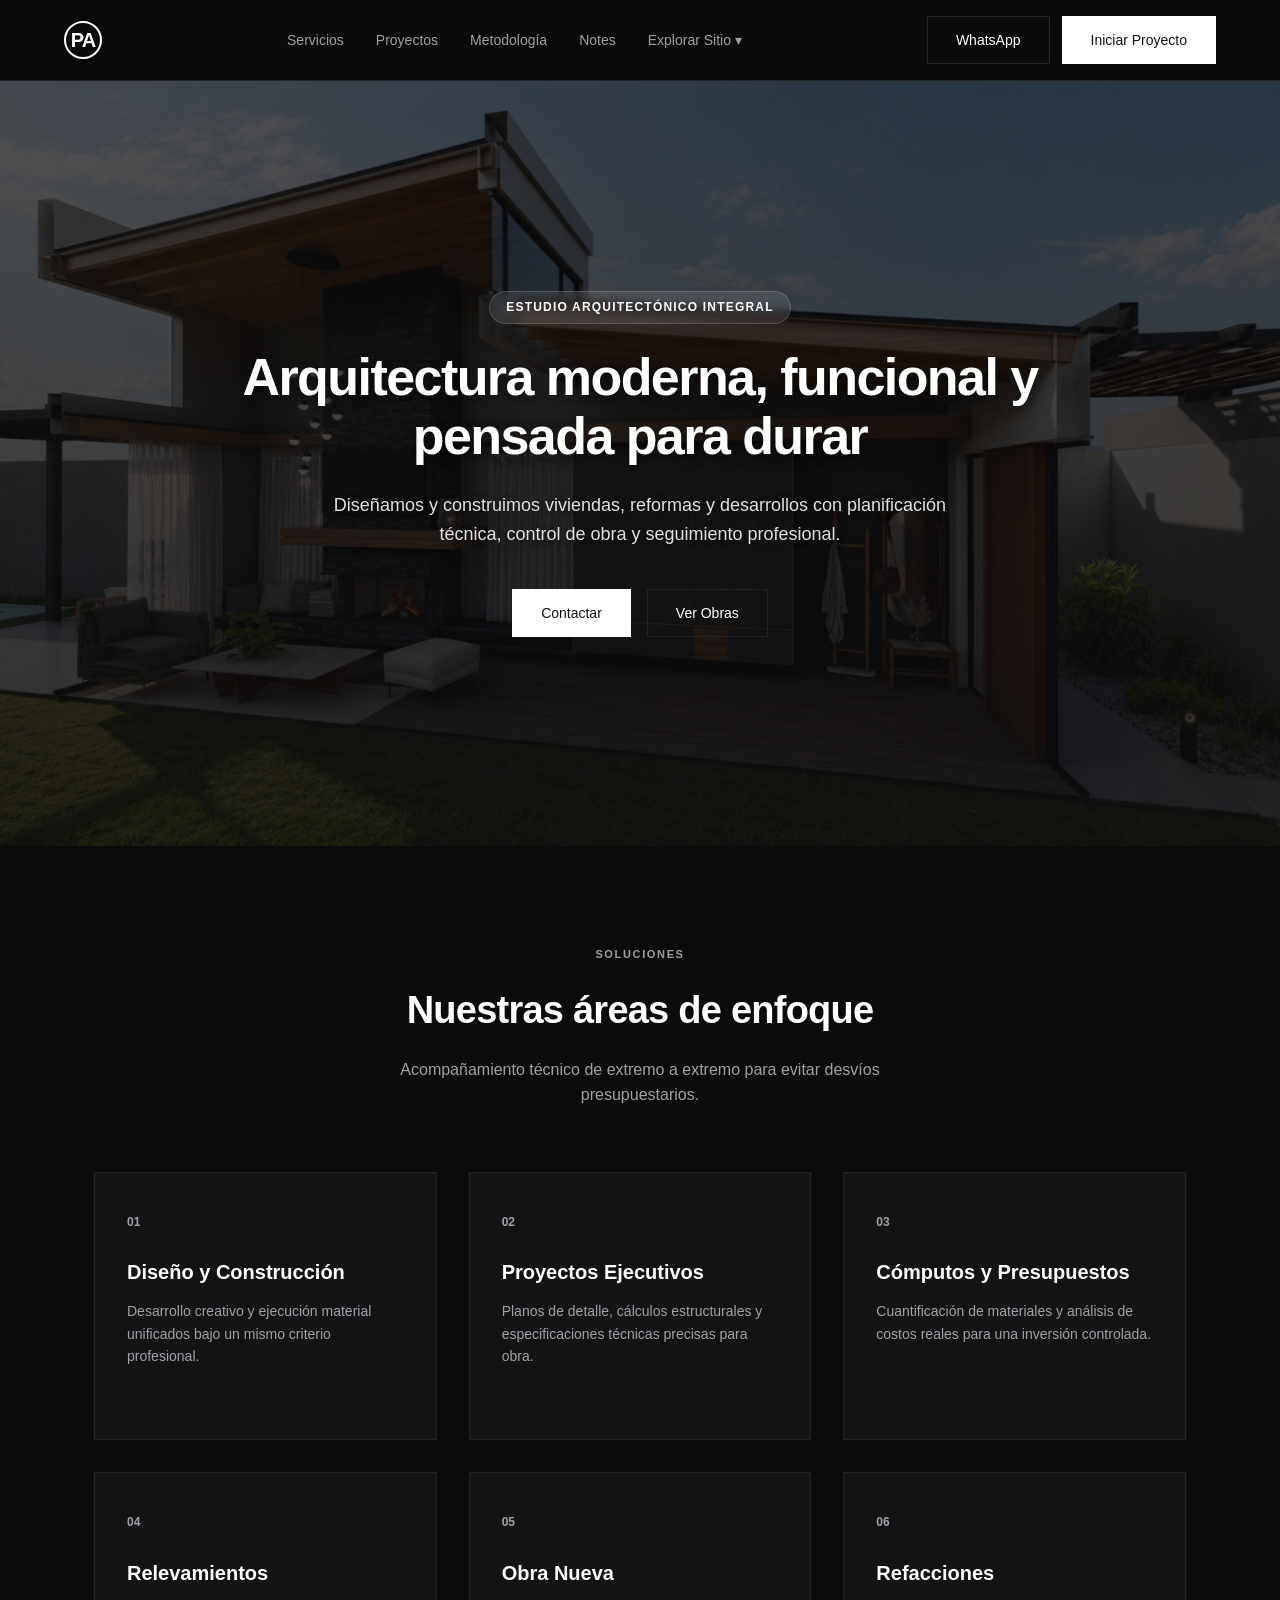
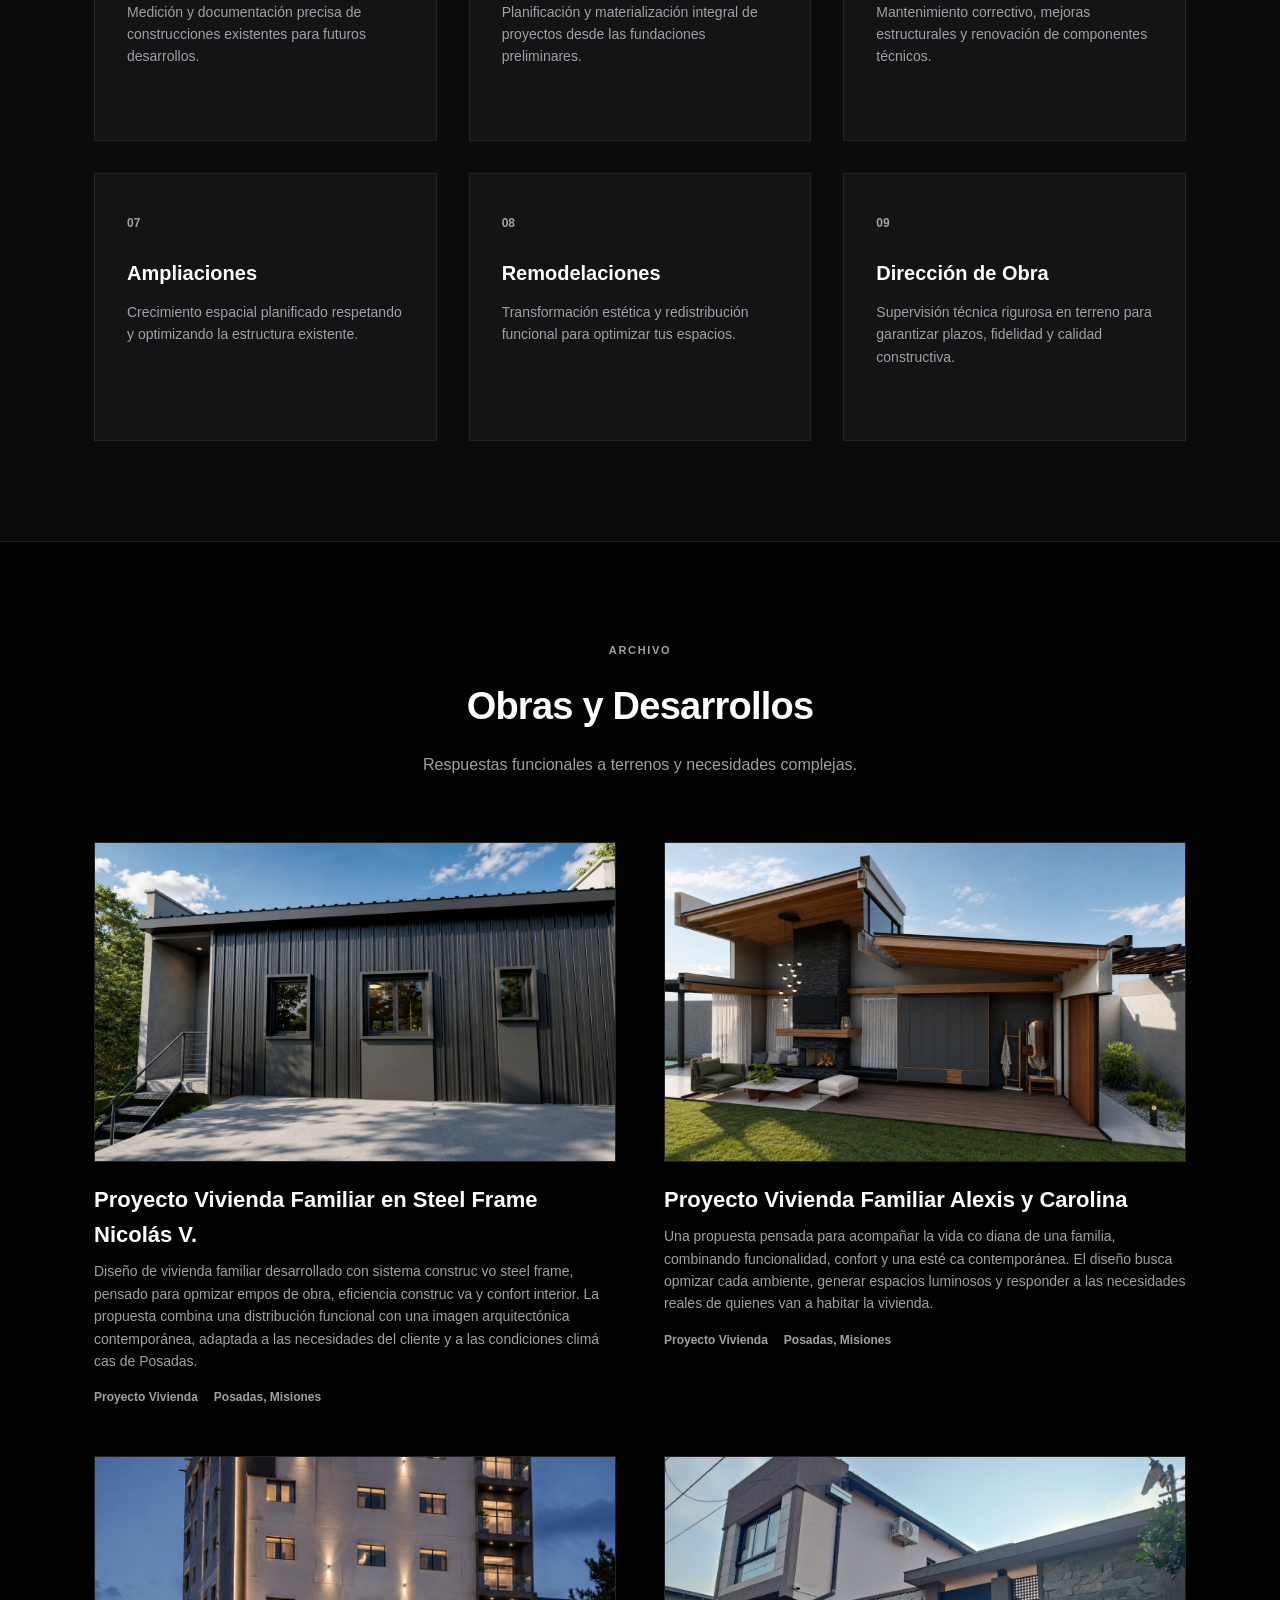
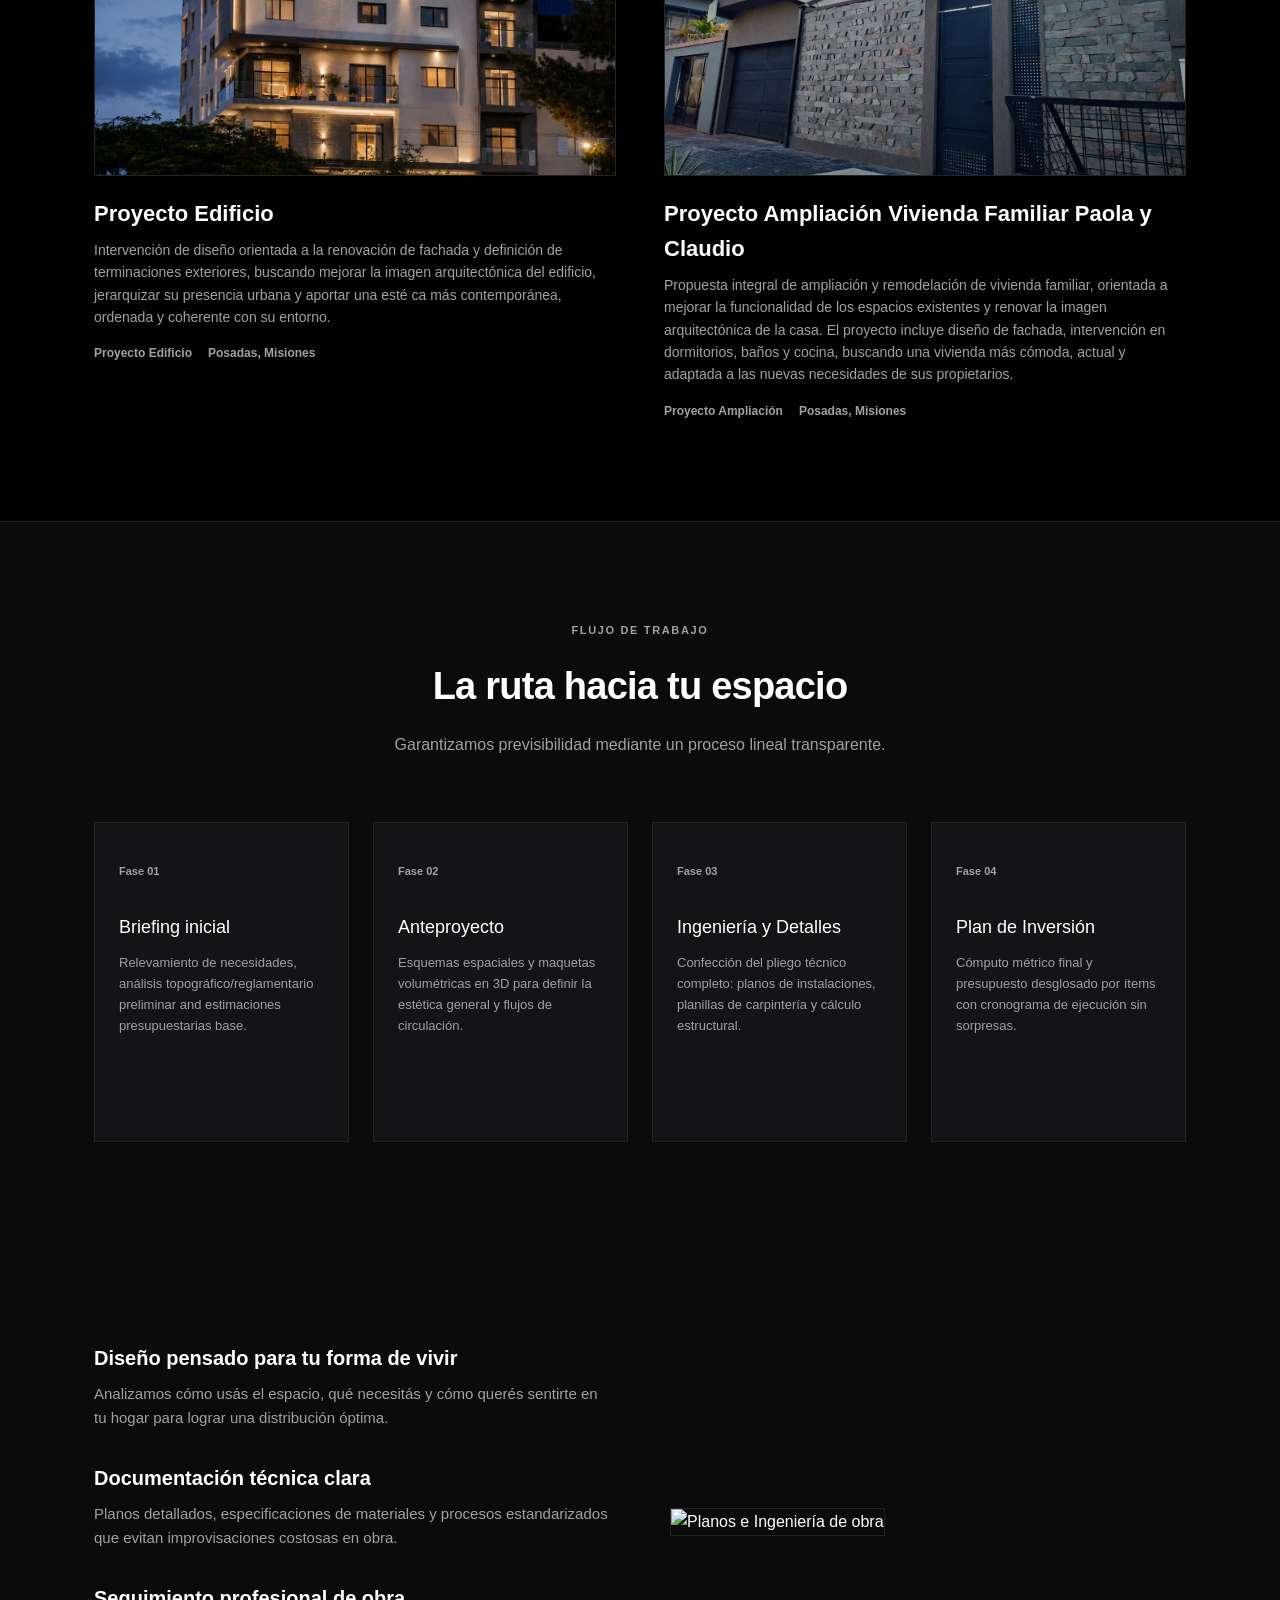
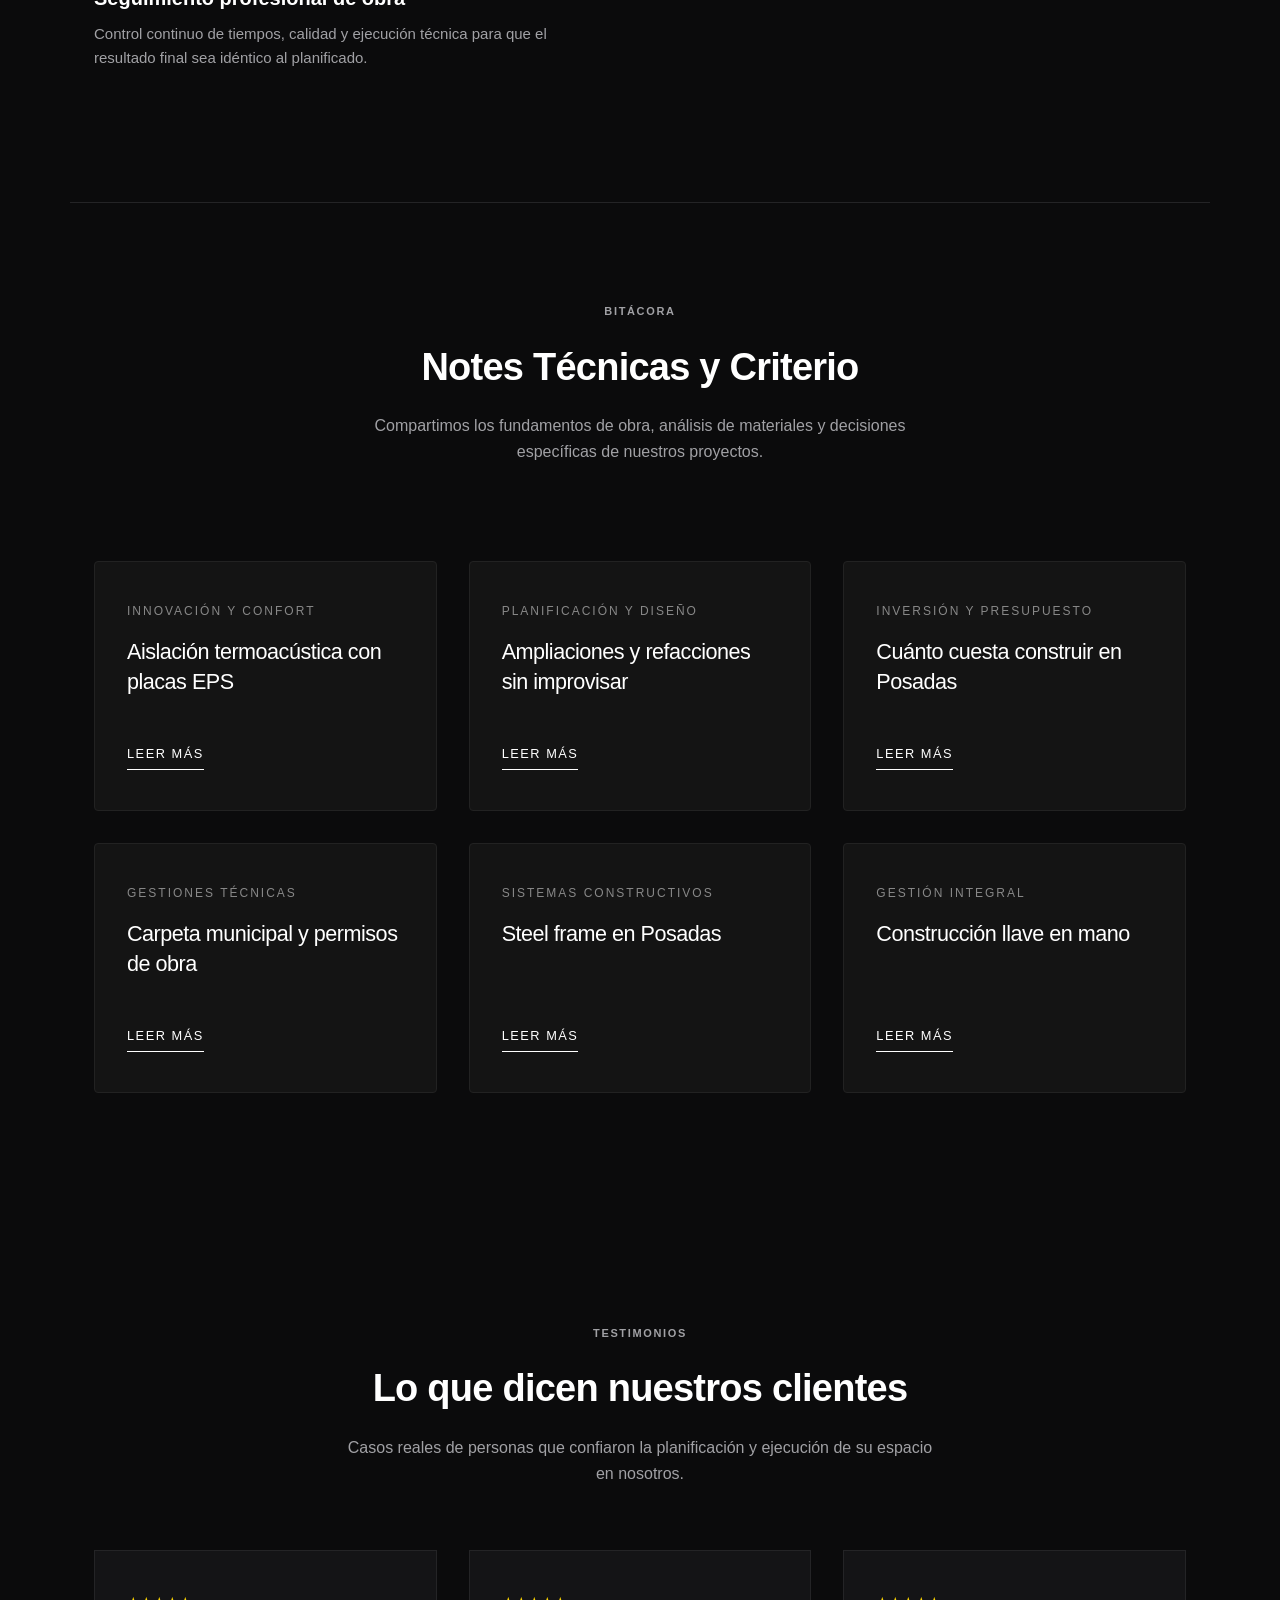
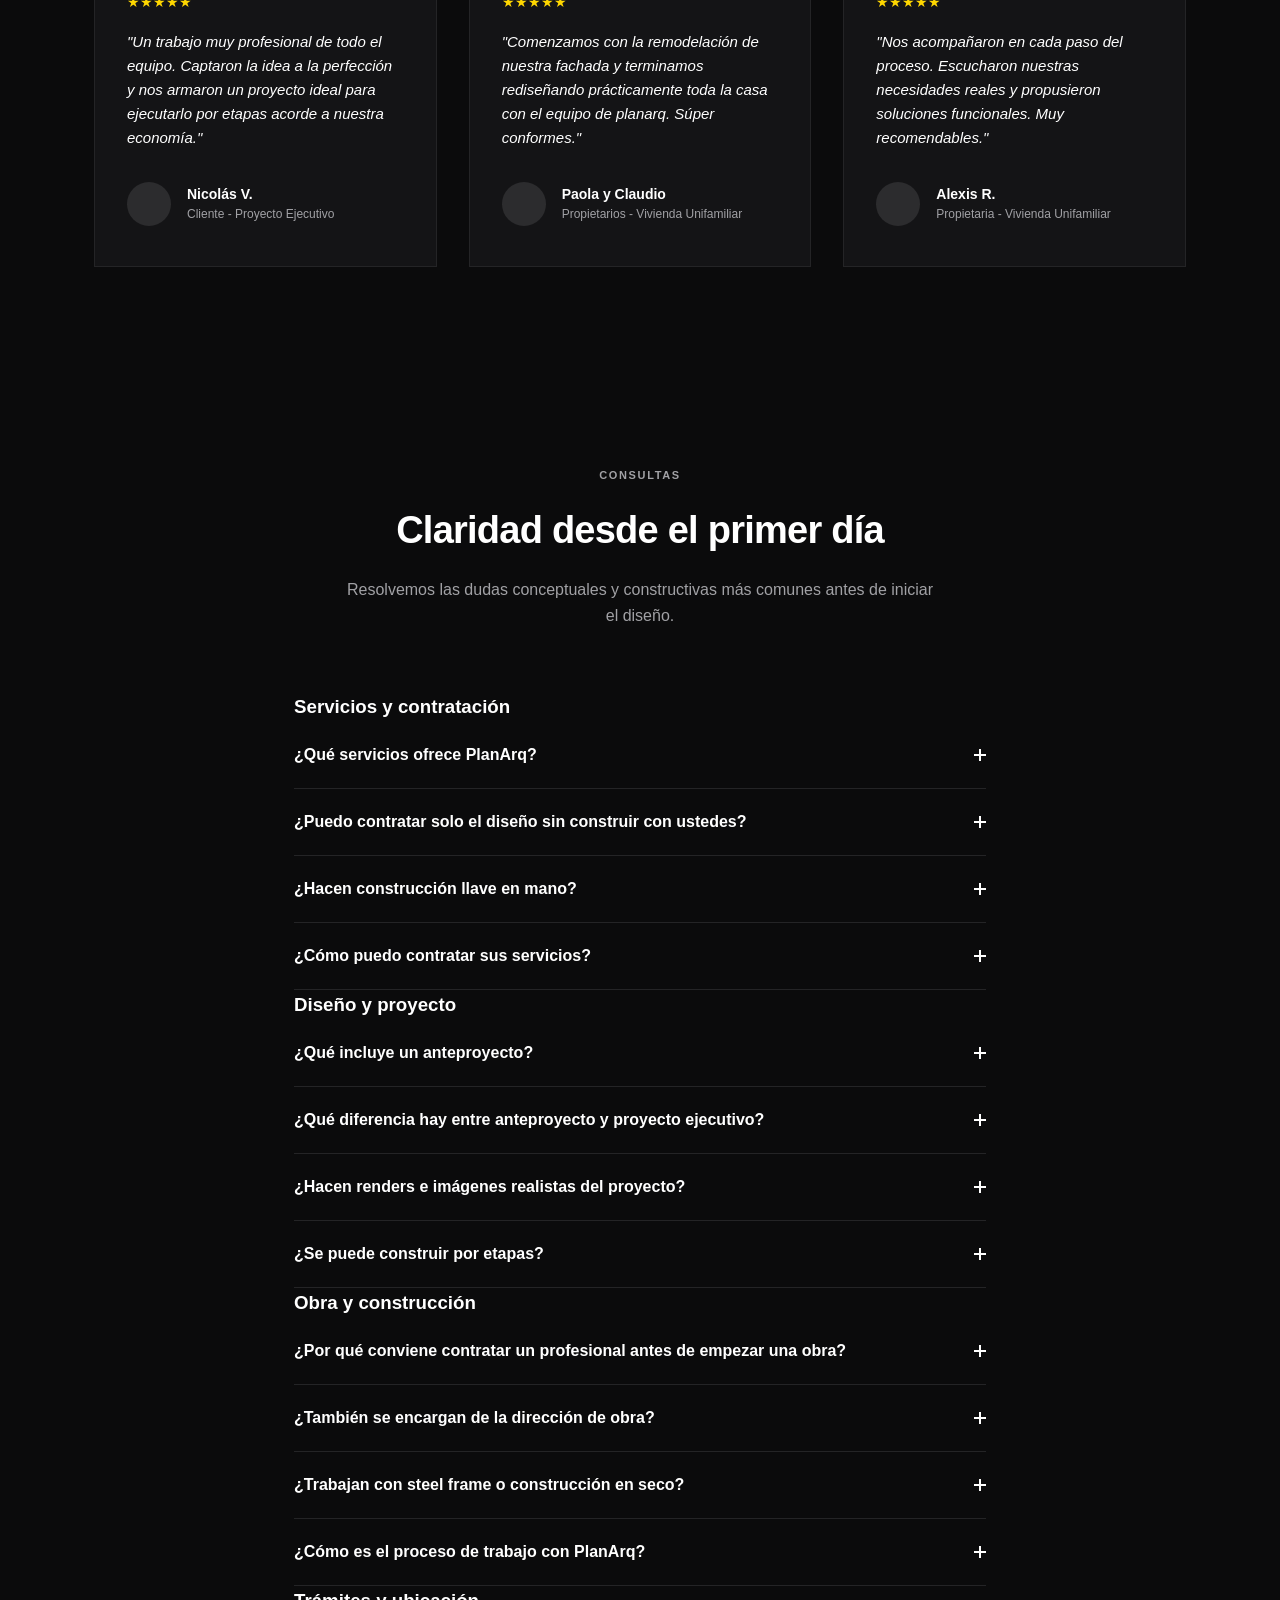
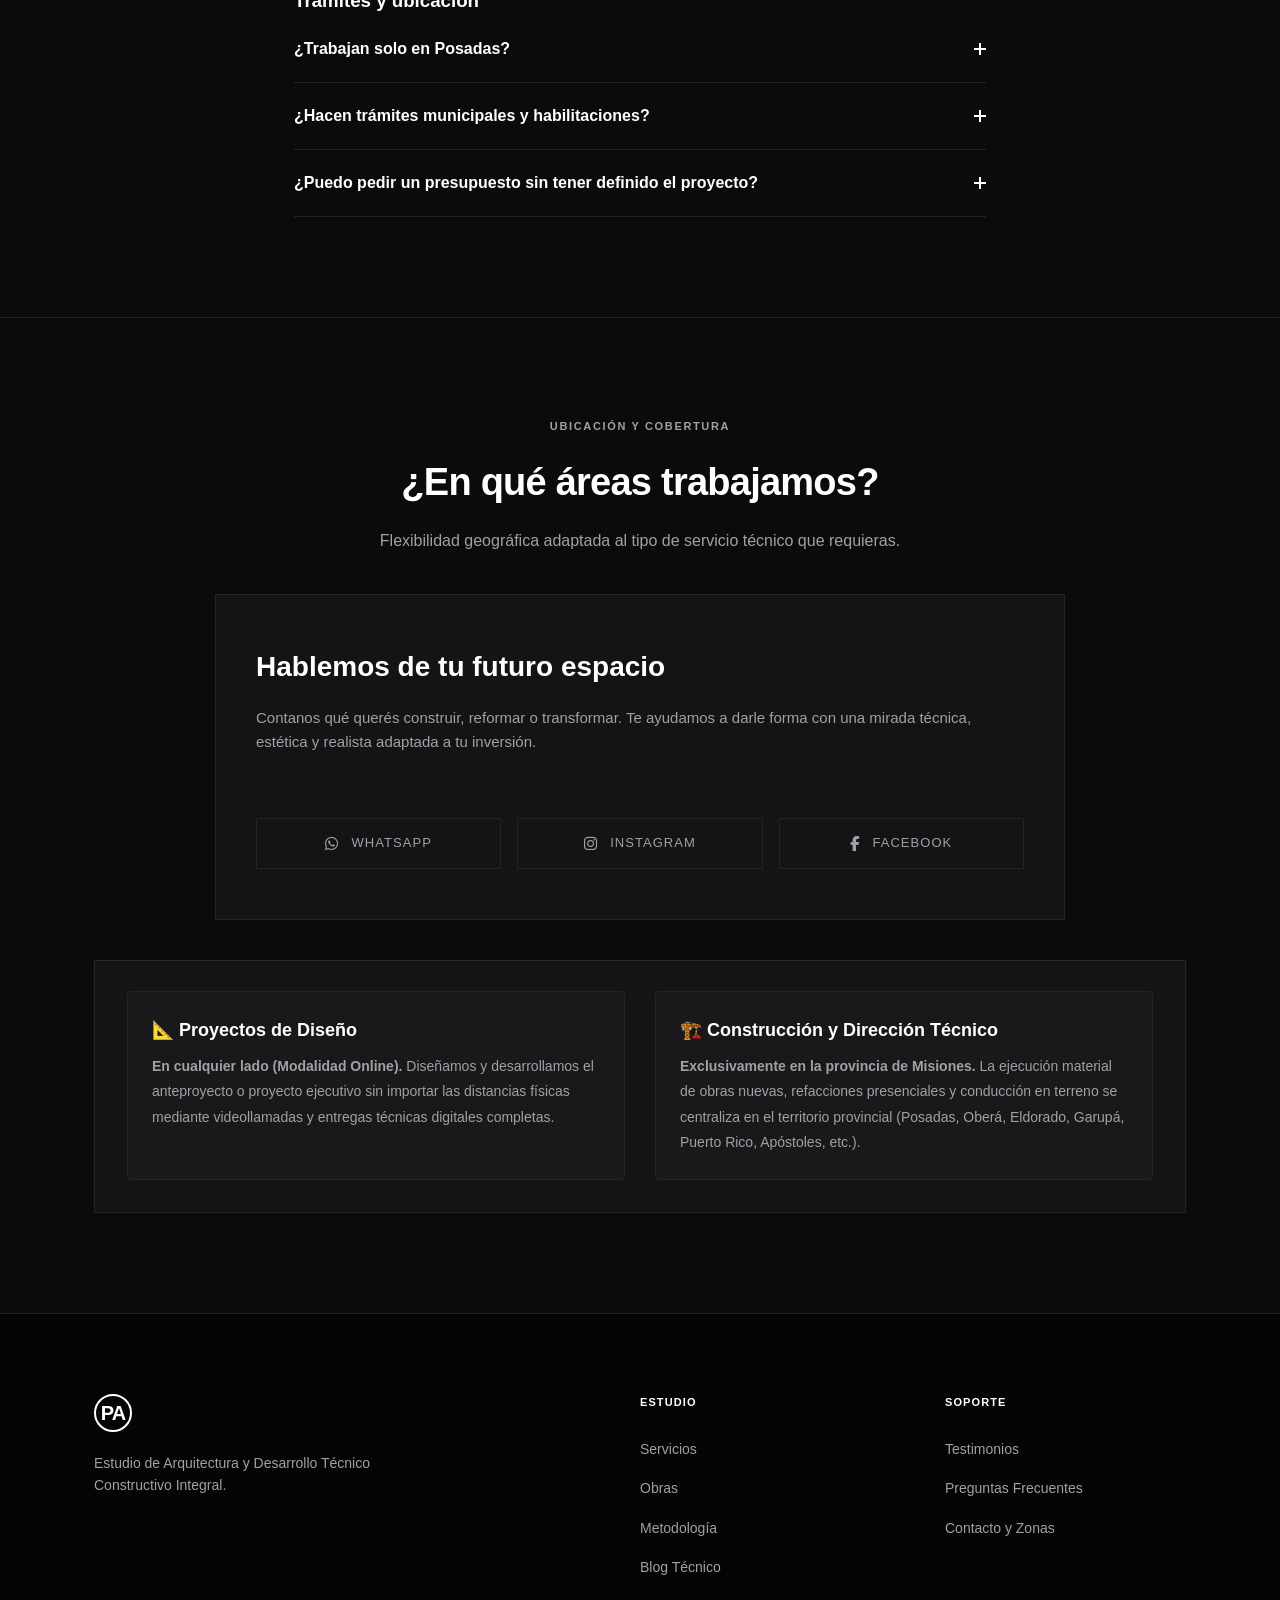
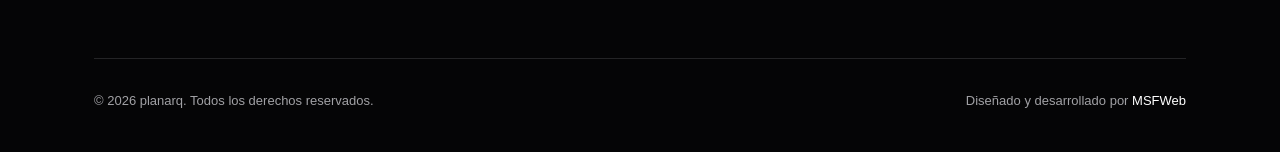
==== Constructora/index.html @ 7f9fa6f7 "Add files via upload" ====
<!DOCTYPE html>
<html lang="es">
<head>
    <meta charset="UTF-8">
    <meta name="viewport" content="width=device-width, initial-scale=1.0">

    <title>Planarq | Arquitectura, Construcción y Reformas</title>

    <meta name="description" content="Planarq es un estudio de arquitectura especializado en proyectos, construcción, reformas y dirección técnica de obras.">

    <meta name="keywords" content="arquitectura en Posadas, arquitectura en Oberá, arquitectura en Eldorado, arquitecto en Misiones, construcción en Posadas, reformas en Misiones, dirección de obra, proyectos ejecutivos, estudio de arquitectura">
    <meta name="author" content="MSFWeb">
    <meta name="robots" content="index, follow">

    <meta property="og:title" content="Planarq | Arquitectura & Construcción Integral">
    <meta property="og:description" content="Diseño arquitectónico, construcción y reformas con planificación profesional.">
    <meta property="og:type" content="website">
    <meta property="og:image" content="img/og-image.jpg">

    <link rel="icon" href="Imagenes/icono.png" type="image/png">
    
    <link rel="stylesheet" href="https://cdnjs.cloudflare.com/ajax/libs/font-awesome/6.4.0/css/all.min.css">
    <link rel="stylesheet" href="style.css">
</head>
<body>

    <header class="header-nav">
        <div class="nav-container">
            <a href="#" class="brand-logo">PA</a>
            <nav class="nav-links">
                <a href="#servicios" class="nav-item">Servicios</a>
                <a href="#proyectos" class="nav-item">Proyectos</a>
                <a href="#proceso" class="nav-item">Metodología</a>
                <a href="#blog" class="nav-item">Notes</a>
                
                <div class="nav-item nav-item-dropdown">
                    Explorar Sitio ▾
                    <div class="dropdown-menu">
                        <div class="dropdown-col">
                            <h4>Empresa</h4>
                            <ul>
                                <li><a href="#">Inicio</a><p>Volver arriba</p></li>
                                <li><a href="#servicios">Servicios</a><p>Nuestras áreas de enfoque</p></li>
                                <li><a href="#proyectos">Proyectos</a><p>Galería de obras y desarrollos</p></li>
                                <li><a href="#contacto">Contacto</a><p>Zonas de atención y consultas</p></li>
                            </ul>
                        </div>
                        <div class="dropdown-col">
                            <h4>Estrategia</h4>
                            <ul>
                                <li><a href="#proceso">Proceso</a><p>Las 4 fases de trabajo lineal</p></li>
                                <li><a href="#metodologia-tecnica">Detalle Técnico</a><p>Documentación y seguimiento</p></li>
                                <li><a href="#blog">Blog Técnico</a><p>Notas de trabajos y especificidades</p></li>
                            </ul>
                        </div>
                        <div class="dropdown-col">
                            <h4>Respaldos</h4>
                            <ul>
                                <li><a href="#testimonios">Testimonios</a><p>Opiniones de clientes reales</p></li>
                                <li><a href="#faq">Preguntas</a><p>Resolución de dudas frecuentes</p></li>
                            </ul>
                        </div>
                        <div class="dropdown-col">
                            <div class="dropdown-cta-box">
                                <h5>¿Querés presupuestar?</h5>
                                <p>Ingresá directamente a nuestra sección de contacto para agendar una entrevista técnica.</p>
                                <a href="#contacto" class="btn-download">Ir a Contacto →</a>
                            </div>
                        </div>
                    </div>
                </div>
            </nav>
            <div class="nav-actions">
                <a href="https://wa.me/5493764615475" class="btn-secondary" target="_blank">WhatsApp</a>
                <a href="#contacto" class="btn-primary">Iniciar Proyecto</a>
            </div>
        </div>
    </header>

    <section class="hero-section">
        <div class="hero-overlay"></div>
       

        <div class="hero-content">
            <span class="hero-tag">Estudio Arquitectónico Integral</span>
            <h1 class="hero-title">Arquitectura moderna, funcional y pensada para durar</h1>
            <p class="hero-description">Diseñamos y construimos viviendas, reformas y desarrollos con planificación técnica, control de obra y seguimiento profesional.</p>
            <div class="hero-buttons">
                <a href="#contacto" class="btn-primary">Contactar</a>
                <a href="#proyectos" class="btn-secondary">Ver Obras</a>
            </div>
        </div>
    </section>

    <section id="servicios" class="container">
        <span class="section-tag">Soluciones</span>
        <h2 class="section-title">Nuestras áreas de enfoque</h2>
        <p class="section-subtitle">Acompañamiento técnico de extremo a extremo para evitar desvíos presupuestarios.</p>

        <div class="services-grid">
            <div class="service-card">
                <div class="card-num">01</div>
                <h3>Diseño y Construcción</h3>
                <p>Desarrollo creativo y ejecución material unificados bajo un mismo criterio profesional.</p>
            </div>
            <div class="service-card">
                <div class="card-num">02</div>
                <h3>Proyectos Ejecutivos</h3>
                <p>Planos de detalle, cálculos estructurales y especificaciones técnicas precisas para obra.</p>
            </div>
            <div class="service-card">
                <div class="card-num">03</div>
                <h3>Cómputos y Presupuestos</h3>
                <p>Cuantificación de materiales y análisis de costos reales para una inversión controlada.</p>
            </div>
            <div class="service-card">
                <div class="card-num">04</div>
                <h3>Relevamientos</h3>
                <p>Medición y documentación precisa de construcciones existentes para futuros desarrollos.</p>
            </div>
            <div class="service-card">
                <div class="card-num">05</div>
                <h3>Obra Nueva</h3>
                <p>Planificación y materialización integral de proyectos desde las fundaciones preliminares.</p>
            </div>
            <div class="service-card">
                <div class="card-num">06</div>
                <h3>Refacciones</h3>
                <p>Mantenimiento correctivo, mejoras estructurales y renovación de componentes técnicos.</p>
            </div>
            <div class="service-card">
                <div class="card-num">07</div>
                <h3>Ampliaciones</h3>
                <p>Crecimiento espacial planificado respetando y optimizando la estructura existente.</p>
            </div>
            <div class="service-card">
                <div class="card-num">08</div>
                <h3>Remodelaciones</h3>
                <p>Transformación estética y redistribución funcional para optimizar tus espacios.</p>
            </div>
            <div class="service-card">
                <div class="card-num">09</div>
                <h3>Dirección de Obra</h3>
                <p>Supervisión técnica rigurosa en terreno para garantizar plazos, fidelidad y calidad constructiva.</p>
            </div>
        </div>
    </section>

    <section id="proyectos" class="portfolio-section">
        <div class="container">
            <span class="section-tag">Archivo</span>
            <h2 class="section-title">Obras y Desarrollos</h2>
            <p class="section-subtitle">Respuestas funcionales a terrenos y necesidades complejas.</p>

            <div class="portfolio-grid">
       <div class="portfolio-item">
    <div class="carousel-container">
        <button class="carousel-arrow prev-arrow">←</button>
        <button class="carousel-arrow next-arrow">→</button>

        <div class="carousel-track">
            <img src="imagenesp2/1.jpeg">
            <img src="imagenesp2/2.jpeg">
            <img src="imagenesp2/3.jpeg">
            <img src="imagenesp2/4.jpeg">
            <img src="imagenesp2/5.jpeg">
            <img src="imagenesp2/6.jpeg">
            <img src="imagenesp2/7.jpeg">
            <img src="imagenesp2/8.jpeg">
            <img src="imagenesp2/9.jpeg">
            <img src="imagenesp2/10.jpeg">
            <img src="imagenesp2/11.jpeg">
            <img src="imagenesp2/12.jpeg">
            <img src="imagenesp2/13.jpeg">
            <img src="imagenesp2/14.jpeg">
            <img src="imagenesp2/15.jpeg">
            <img src="imagenesp2/16.jpeg">
           
        </div>
    </div>
    
    <div class="portfolio-info">
        <h3>Proyecto Vivienda Familiar en Steel Frame Nicolás V. </h3>
        <p>Diseño de vivienda familiar desarrollado con sistema construc vo steel frame, pensado para opmizar empos de obra, eficiencia construc va y confort interior. La propuesta combina una distribución funcional con una imagen 
        arquitectónica contemporánea, adaptada a las necesidades del cliente y a las condiciones climá cas de Posadas. </p>
        <div class="portfolio-meta">
            <span>Proyecto Vivienda </span>
            <span>Posadas, Misiones </span>
        </div>
    </div>
</div>

                <div class="portfolio-item">
    <div class="carousel-container">
        <button class="carousel-arrow prev-arrow">←</button>
        <button class="carousel-arrow next-arrow">→</button>

        <div class="carousel-track">
            <img src="Imagenes/1.jpeg">
            <img src="Imagenes/2.jpeg">
            <img src="Imagenes/3.jpeg">
            <img src="Imagenes/4.jpeg">
            <img src="Imagenes/5.jpeg">
            <img src="Imagenes/6.jpeg">
            <img src="Imagenes/7.jpeg">
            <img src="Imagenes/8.jpeg">
            <img src="Imagenes/9.jpeg">
            <img src="Imagenes/10.jpeg">
            <img src="Imagenes/11.jpeg">
            <img src="Imagenes/12.jpeg">
            <img src="Imagenes/13.jpeg">
           
        </div>
    </div>
    
    <div class="portfolio-info">
        <h3>Proyecto Vivienda Familiar Alexis y Carolina </h3>
        <p>Una propuesta pensada para acompañar la vida co diana de una familia, combinando funcionalidad, confort y una esté ca contemporánea.
         El diseño busca opmizar cada ambiente, generar espacios luminosos y responder a las necesidades reales de quienes van a habitar la vivienda. </p>
        <div class="portfolio-meta">
            <span>Proyecto Vivienda</span>
            <span>Posadas, Misiones </span>
        </div>
    </div>
</div>

                               <div class="portfolio-item">
    <div class="carousel-container">
        <button class="carousel-arrow prev-arrow">←</button>
        <button class="carousel-arrow next-arrow">→</button>

        <div class="carousel-track">
            <img src="imagenesp3/1.jpeg">
            <img src="imagenesp3/2.jpeg">
            <img src="imagenesp3/3.jpeg">
            <img src="imagenesp3/4.jpeg">
            <img src="imagenesp3/5.jpeg">
            <img src="imagenesp3/6.jpeg">
            <img src="imagenesp3/7.jpeg">
            <img src="imagenesp3/8.jpeg">
            <img src="imagenesp3/9.jpeg">
            <img src="imagenesp3/10.jpeg">
            <img src="imagenesp3/11.jpeg">
            <img src="imagenesp3/12.jpeg">
            <img src="imagenesp3/13.jpeg">
            <img src="imagenesp3/14.jpeg">
            <img src="imagenesp3/15.jpeg">
            <img src="imagenesp3/16.jpeg">
            <img src="imagenesp3/17.jpeg">
            <img src="imagenesp3/18.jpeg">
            <img src="imagenesp3/19.jpeg">
          
           
        </div>
    </div>
    
    <div class="portfolio-info">
        <h3>Proyecto Edificio </h3>
        <p>Intervención de diseño orientada a la renovación de fachada y definición de terminaciones exteriores, buscando mejorar la imagen 
        arquitectónica del edificio, jerarquizar su presencia urbana y aportar una esté ca más contemporánea, ordenada y coherente con su entorno. </p>
        <div class="portfolio-meta">
            <span>Proyecto Edificio</span>
            <span>Posadas, Misiones </span>
        </div>
    </div>
</div>
                               <div class="portfolio-item">
    <div class="carousel-container">
        <button class="carousel-arrow prev-arrow">←</button>
        <button class="carousel-arrow next-arrow">→</button>

        <div class="carousel-track">
            <img src="imagenesp4/1.jpeg">
            <img src="imagenesp4/2.jpeg">
            <img src="imagenesp4/3.jpeg">
            <img src="imagenesp4/4.jpeg">
            <img src="imagenesp4/5.jpeg">
            <img src="imagenesp4/6.jpeg">
            <img src="imagenesp4/7.jpeg">
            <img src="imagenesp4/8.jpeg">
            <img src="imagenesp4/9.jpeg">
            <img src="imagenesp4/10.jpeg">
            <img src="imagenesp4/11.jpeg">
            <img src="imagenesp4/12.jpeg">
            <img src="imagenesp4/13.jpeg">
            <img src="imagenesp4/14.jpeg">
            <img src="imagenesp4/15.jpeg">
            <img src="imagenesp4/16.jpeg">
            <img src="imagenesp4/17.jpeg">
            <img src="imagenesp4/18.jpeg">
            <img src="imagenesp4/19.jpeg">
            <img src="imagenesp4/20.jpeg">
           
           
        </div>
    </div>
    
    <div class="portfolio-info">
        <h3>Proyecto Ampliación Vivienda Familiar Paola y Claudio   </h3>
        <p>Propuesta integral de ampliación y remodelación de vivienda familiar, orientada a mejorar la funcionalidad de los espacios existentes y renovar la imagen arquitectónica de la casa. El proyecto incluye diseño de fachada, 
        intervención en dormitorios, baños y cocina, buscando una vivienda más cómoda, actual y adaptada a las nuevas necesidades de sus propietarios.   </p>
        <div class="portfolio-meta">
            <span>Proyecto Ampliación</span>
            <span>Posadas, Misiones </span>
        </div>
    </div>
</div>

             </div>
        </div>
    </section>

    <section id="proceso" class="process-section">
        <div class="container">
            <span class="section-tag">Flujo de trabajo</span>
            <h2 class="section-title">La ruta hacia tu espacio</h2>
            <p class="section-subtitle">Garantizamos previsibilidad mediante un proceso lineal transparente.</p>

            <div class="process-grid">
                <div class="process-card">
                    <span class="step-badge">Fase 01</span>
                    <h3>Briefing inicial</h3>
                    <p>Relevamiento de necesidades, análisis topográfico/reglamentario preliminar and estimaciones presupuestarias base.</p>
                </div>
                <div class="process-card">
                    <span class="step-badge">Fase 02</span>
                    <h3>Anteproyecto</h3>
                    <p>Esquemas espaciales y maquetas volumétricas en 3D para definir la estética general y flujos de circulación.</p>
                </div>
                <div class="process-card">
                    <span class="step-badge">Fase 03</span>
                    <h3>Ingeniería y Detalles</h3>
                    <p>Confección del pliego técnico completo: planos de instalaciones, planillas de carpintería y cálculo estructural.</p>
                </div>
                <div class="process-card">
                    <span class="step-badge">Fase 04</span>
                    <h3>Plan de Inversión</h3>
                    <p>Cómputo métrico final y presupuesto desglosado por ítems con cronograma de ejecución sin sorpresas.</p>
                </div>
         
            </div>
        </div>
    </section>

    <section id="metodologia-tecnica" class="container split-section">
        <div class="split-text">
            <div>
                <h3>Diseño pensado para tu forma de vivir</h3>
                <p>Analizamos cómo usás el espacio, qué necesitás y cómo querés sentirte en tu hogar para lograr una distribución óptima.</p>
            </div>
            <div>
                <h3>Documentación técnica clara</h3>
                <p>Planos detallados, especificaciones de materiales y procesos estandarizados que evitan improvisaciones costosas en obra.</p>
            </div>
            <div>
                <h3>Seguimiento profesional de obra</h3>
                <p>Control continuo de tiempos, calidad y ejecución técnica para que el resultado final sea idéntico al planificado.</p>
            </div>
        </div>
        <div class="split-image">
            <img src="https://images.unsplash.com/photo-1503387762-592deb58ef4e?auto=format&fit=crop&w=600&q=80" alt="Planos e Ingeniería de obra">
        </div>
    </section>

   <!-- ==================== SECCIÓN BLOG ==================== -->
    <section id="blog" class="container blog-section">
        <span class="section-tag">Bitácora</span>
        <h2 class="section-title">Notes Técnicas y Criterio</h2>
        <p class="section-subtitle">Compartimos los fundamentos de obra, análisis de materiales y decisiones específicas de nuestros proyectos.</p>

     <div class="blog-grid">

    <div class="blog-card-content">
        <span class="blog-card-category">Innovación y Confort</span>
        <h3>Aislación termoacústica con placas EPS</h3>
        <a class="btn-read-more">LEER MÁS</a>
        
        <div class="blog-full-text" style="display: none;">
            <h2>Aislación termoacústica con placas EPS: una solución eficiente para viviendas en Posadas</h2>
            <span class="modal-blog-meta">Innovación y Confort • PlanArq</span>
            <p>En Posadas, el calor no pide permiso. Entra por los muros, se acumula durante el día y muchas veces convierte la vivienda en un espacio difícil de habitar sin ventiladores o aire acondicionado funcionando durante horas. Por eso, cuando hablamos de construir o mejorar una casa, no alcanza con pensar solamente en la distribución de los ambientes o en una fachada linda. También hay que pensar en cómo se comporta esa vivienda frente al clima.</p>
            <p>Una de las soluciones más eficientes para mejorar el confort interior es la colocación de placas de EPS, conocidas comúnmente como placas de telgopor o tergopol. Este sistema permite mejorar la aislación térmica y acústica de la vivienda, tanto en obras nuevas como en casas existentes. En PlanArq lo entendemos como parte de una estrategia integral: no se trata simplemente de pegar placas sobre una pared, sino de diseñar una envolvente que ayude a que la vivienda funcione mejor.</p>
            <h3>¿Qué es el EPS?</h3>
            <p>El EPS, o poliestireno expandido, es un material liviano, aislante y muy utilizado en sistemas constructivos modernos. Su principal función es reducir el paso del calor entre el exterior y el interior. Cuando se coloca sobre los muros exteriores, genera una capa aislante continua que ayuda a proteger la vivienda de las altas temperaturas, especialmente en fachadas muy expuestas al sol. En una ciudad como Posadas, donde el clima exige el uso intensivo de refrigeración, este sistema se convierte en un aliado clave.</p>
            <h3>¿Cómo funciona el aislamiento térmico?</h3>
            <p>Los materiales tradicionales de construcción (como el ladrillo común o el bloque de hormigón) tienen una alta capacidad para acumular calor, pero no son buenos aislantes. Esto significa que durante el día absorben la energía del sol y por la tarde o la noche la transmiten hacia el interior de los ambientes. Las placas de EPS funcionan interrumpiendo ese paso de energía. Al ser colocadas del lado exterior de la pared, frenan el calor antes de que entre al muro. El principal beneficio térmico es la estabilidad interior: la temperatura de la casa se mantiene más constante y los equipos de climatización trabajan menos, lo que se traduce en un menor consumo de energía.</p>
            <h3>¿Sirve también para el ruido?</h3>
            <p>Sí, el sistema colabora con el confort acústico. Aunque el EPS por sí solo es un material liviano, cuando se integra en un sistema compuesto (muro + placa + revestimiento) ayuda a amortiguar las ondas sonoras. Esto reduce la transmisión de ruidos exteriores, algo muy valorado en viviendas ubicadas en zonas de mucho tránsito, avenidas o áreas comerciales.</p>
            <h3>Obras nuevas y viviendas existentes: dos escenarios posibles</h3>
            <ul>
                <li><strong>En obra nueva:</strong> Incorporar el sistema desde el proyecto inicial permite diseñar una envolvente eficiente desde el comienzo. Facilita la resolución técnica de los encuentros con aberturas, aleros y detalles de fachada, optimizando los recursos y los tiempos de ejecución.</li>
                <li><strong>En viviendas existentes:</strong> Es una excelente alternativa para mejorar casas que ya están construidas pero que resultan muy calurosas o sufren de humedad por condensación. El sistema se instala sobre las fachadas actuales, lo que permite renovar la estética exterior de la vivienda y mejorar su comportamiento térmico sin necesidad de romper paredes adentro ni desalojar la casa durante los trabajos.</li>
            </ul>
            <h3>Un sistema con alto costo-beneficio</h3>
            <p>El sistema de aislación termoacústica con placas EPS reúne varias ventajas en una misma intervención: mejora el confort térmico, colabora con el aislamiento acústico, protege los muros exteriores, renueva la fachada y puede reducir la exigencia sobre los equipos de climatización. En obra nueva, permite construir mejor desde el inicio. En viviendas existentes, permite mejorar lo construido sin necesidad de empezar de cero. Por eso no debería verse como un simple revestimiento, sino como una inversión en confort, eficiencia y calidad de vida.</p>
            <p>Una vivienda más confortable empieza por su envolvente. Una casa no se disfruta solo por cómo se ve. También se disfruta por cómo se siente. Si una vivienda es calurosa, ruidosa o incómoda, muchas veces el problema está en su envolvente: muros, cubiertas, aberturas y terminaciones. El sistema de aislación termoacústica con placas EPS es una alternativa eficiente para mejorar ese comportamiento yardar espacios más agradables durante todo el año. En PlanArq evaluamos cada caso para proponer soluciones técnicas, estéticas y posibles de ejecutar, pensadas para el clima de Posadas y para el uso real de cada vivienda.</p>
        </div>
    </div>

    <div class="blog-card-content">
        <span class="blog-card-category">Planificación y Diseño</span>
        <h3>Ampliaciones y refacciones sin improvisar</h3>
        <a class="btn-read-more">LEER MÁS</a>
        
        <div class="blog-full-text" style="display: none;">
            <h2>Ampliaciones y refacciones: cómo planificar una obra sin improvisar</h2>
            <span class="modal-blog-meta">Planificación y Diseño • PlanArq</span>
            <p>Ampliar o refaccionar una vivienda parece, a simple vista, más simple que construir desde cero. Muchas personas piensan: "solo hay que agregar un dormitorio", "solo vamos a cambiar la cocina", "solo queremos hacer un baño nuevo" o "solo queremos cerrar una galería". Pero en obra, la palabra "solo" suele ser peligrosa.</p>
            <p>Una refacción o ampliación puede parecer pequeña, pero si no se planifica correctamente puede traer errores, gastos extras, demoras y decisiones tomadas sobre la marcha. Y cuando una obra empieza a improvisarse, cada solución apurada puede convertirse en un nuevo problema. En PlanArq trabajamos las ampliaciones y refacciones con una mirada integral: evaluamos lo existente, ordenamos las necesidades, diseñamos la propuesta y planificamos la ejecución para que cada decisión tenga sentido.</p>
            <h3>¿Por qué es importante planificar antes de refaccionar?</h3>
            <p>Una vivienda existente ya tiene una historia construida: muros, instalaciones, estructura, pendientes, humedades, pisos, aberturas, cañerías y detalles que muchas veces no se ven a simple vista. Por eso, antes de comenzar una refacción, es fundamental entender qué se puede conservar, qué conviene modificar y qué problemas hay que resolver antes de avanzar. Improvisar puede parecer más rápido al principio, pero muchas veces termina generando compras de materiales mal calculadas, trabajos que deben repetirse, instalaciones deficientes o peligrosas, daños en sectores de la casa que no se planeaba tocar, presupuestos desbordados y plazos que no se cumplen.</p>
            <h3>El valor de un relevamiento serio</h3>
            <p>El primer paso de cualquier intervención no es demoler, sino relevar. Un relevamiento técnico implica medir con precisión los espacios actuales, verificar los niveles de piso, analizar el estado de las estructuras y revisar por dónde pasan las cañerías de agua, gas, cloacas y electricidad. También implica identificar patologías existentes, como humedades de cimientos o fisuras en muros. Conocer el punto de partida real permite diseñar sobre bases firmes, evitando sorpresas costosas cuando los albañiles empiezan a trabajar.</p>
            <h3>Diseñar pensando en la integración</h3>
            <p>Una buena ampliación no debe parecer un "parche" pegado a la casa original. Debe integrarse de manera fluida y armónica, tanto en su funcionamiento interior como en su estética exterior. Al diseñar, es necesario evaluar cómo afectará el nuevo ambiente a los espacios existentes. Agregar una habitación, por ejemplo, podría dejar sin luz natural a un comedor actual o bloquear una ventilación importante. El diseño arquitectónico sirve para resolver estas transiciones, asegurando que toda la casa (lo viejo y lo nuevo) mantenga buenas condiciones de iluminación, ventilación y circulación.</p>
            <h3>La estrategia de obra: vivir en la casa durante la refacción</h3>
            <p>Uno de los mayores desafíos de las reformas es la convivencia con la obra. Muchas familias deciden permanecer en la vivienda mientras se realizan los trabajos. Si esto no se planifica, el proceso puede volverse muy desgastante. Una buena estrategia de ejecución define etapas claras: qué se rompe primero, cómo se aíslan las zonas habitadas del polvo y los ruidos, y en qué momento se intervienen los servicios básicos (baños, cocina, agua o luz) para reducir al mínimo las molestias cotidianas.</p>
            <h3>Previsión de costos e imprevistos</h3>
            <p>En toda reforma existe un margen de imprevistos: al abrir una pared vieja, puede aparecer una cañerías deteriorada que no estaba en los planes cambiar. Planificar permite acotar ese margen al mínimo y definir un presupuesto real. Es fundamental contar con una planilla de cómputo y presupuesto detallada, donde se especifiquen las cantidades de materiales y las tareas a realizar. Además, siempre recomendamos contemplar un fondo de reserva para imprevistos, lo que permite resolver situaciones ocultas sin detener la obra ni desequilibrar las finanzas familiares.</p>
            <h3>¿Cuándo conviene llamar a un profesional?</h3>
            <p>Lo ideal es consultar antes de empezar. Muchas veces se llama a un profesional cuando la obra ya está en marcha y los problemas ya aparecieron. En ese momento todavía se pueden buscar soluciones, pero suelen ser más costosas y limitadas. Un acompañamiento profesional desde el inicio permite definir mejor el alcance, ordenar prioridades, evaluar lo existente, diseñar una solución coherente, planificar etapas, evitar compras innecesarias, controlar criterios técnicos y mejorar el resultado final.</p>
            <h3>Construir sin improvisar</h3>
            <p>Una ampliación o refacción puede transformar completamente una vivienda. Puede mejorar la calidad de vida, sumar metros útiles, renovar espacios y resolver problemas que afectan el día a día. Pero para que eso suceda, la obra necesita planificación. En PlanArq creemos que una buena obra no empieza con el primer golpe de martillo. Empieza con una idea clara, un relevamiento serio, un diseño funcional y una estrategia de ejecución posible. Porque construir bien no es hacer más. Es hacer mejor. Si querés renovar tu vivienda, sumar un ambiente, mejorar una fachada, transformar una cocina o planificar una obra por etapas, podemos ayudarte a ordenar el proceso desde el inicio.</p>
        </div>
    </div>

    <div class="blog-card-content">
        <span class="blog-card-category">Inversión y Presupuesto</span>
        <h3>Cuánto cuesta construir en Posadas</h3>
        <a class="btn-read-more">LEER MÁS</a>
        
        <div class="blog-full-text" style="display: none;">
            <h2>¿Cuánto cuesta construir una casa en Posadas? Factores que influyen en el presupuesto</h2>
            <span class="modal-blog-meta">Inversión y Presupuesto • PlanArq</span>
            <p>Una de las primeras preguntas que aparece cuando una persona empieza a pensar en construir es: ¿cuánto me va a costar? Y es una pregunta totalmente lógica. Construir una vivienda implica una inversión importante, por eso es necesario tener claridad antes de tomar decisiones. Pero también es importante entender algo: no existe un único valor válido para todas las casas.</p>
            <p>El costo de construcción depende de muchos factores: el tipo de proyecto, los metros cuadrados, el sistema constructivo, la calidad de las terminaciones, la ubicación, la mano de obra, la documentación necesaria y el nivel de detalle con el que se quiera ejecutar la obra. En PlanArq trabajamos para que cada cliente pueda entender qué está pagando, por qué lo está pagando y cómo ordenar su inversión de la manera más inteligente posible.</p>
            <h3>No todas las viviendas cuestan lo mismo</h3>
            <p>Dos casas pueden tener la misma cantidad de metros cuadrados y, aun así, tener costos muy diferentes. Una vivienda simple, compacta y bien organizada no cuesta lo mismo que una casa con grandes superficies vidriadas, galerías, techos complejos, detalles especiales, doble altura o terminaciones de alta gama. Por eso, cuando se habla de precio por metro cuadrado, hay que tomarlo como una referencia inicial, no como una verdad cerrada. El valor real aparece cuando se define el proyecto, el sistema constructivo, los materiales y las condiciones de la obra.</p>
            <h3>Factores clave que definen el costo</h3>
            <ul>
                <li><strong>El terreno y su topografía:</strong> Las características del lote influyen directamente en los primeros costos de la obra. Un terreno con pendientes pronunciadas, desniveles o suelos blandos requerirá movimientos de tierra, rellenos, muros de contención o fundaciones especiales. Además, la facilidad de acceso para los camiones de materiales y la disponibilidad de servicios básicos (agua y luz de obra) también afectan el presupuesto inicial.</li>
                <li><strong>El diseño arquitectónico y la eficiencia:</strong> La forma de la casa importa. Los diseños compactos, con formas geométricas regulares y muros alineados, optimizan el uso de los materiales y reducen la mano de obra. Por el contrario, los proyectos con muchas entrantes y salientes, formas irregulares o grandes luces sin apoyos aumentan la complejidad estructural y el costo por metro cuadrado.</li>
                <li><strong>El sistema constructivo:</strong> La elección entre construcción tradicional húmeda (ladrillos, hormigón, revoques) o sistemas en seco (como el Steel Frame) define la distribución del presupuesto y los tiempos de obra. Los sistemas industrializados suelen requerir una inversión más concentrada al principio pero acortan los plazos de ejecución, lo que reduce los costos de mantenimiento de obra y los efectos de la inflación.</li>
                <li><strong>Las terminaciones y tecnologías:</strong> Este es uno de los rubros más elásticos del presupuesto. La diferencia de precio entre un piso cerámico estándar y un porcellanato de gran formato, o entre una abertura de aluminio común y una de PVC con doble vidriado hermético (DVH), es muy significativa. Lo mismo ocurre con las griferías, sanitarios, revestimientos y los sistemas de instalaciones (preinstalaciones de aire, domótica, paneles solares). Las terminaciones pueden representar desde un 30% hasta más de un 50% del costo total de una vivienda.</li>
                <li><strong>Gestiones, planos y tasas:</strong> Antes de colocar el primer ladrillo, existen costos asociados a la documentación técnica: honorarios profesionales por proyecto y dirección, mensuras, estudios de suelo, cálculo estructural, tasas de visado en colegios profesionales y la carpeta municipal para obtener el permiso de obra. Omitir estos conceptos al planificar el presupuesto es un error común que genera sorpresas desagradables al inicio.</li>
            </ul>
            <h3>El peligro de buscar solo el precio más bajo</h3>
            <p>En construcción, el precio más bajo no siempre es el mejor camino. Un presupuesto demasiado bajo puede esconder faltantes, materiales de menor calidad, mano de obra insuficiente, poca planificación o conceptos no incluidos. Después aparecen los adicionales, las demoras y los trabajos que deben rehacerse. Lo importante no es elegir el presupuesto más barato, sino entender qué incluye, qué no incluye y cómo se va a ejecutar la obra. Construir bien no significa gastar sin control. Significa invertir con criterio.</p>
            <h3>Entonces, ¿cuánto cuesta construir?</h3>
            <p>La respuesta honesta es: depende del proyecto. Pero esa no tiene que ser una respuesta vacía. Un buen proceso de diseño permite transformar una idea general en una propuesta concreta, con superficies, etapas, materiales, criterios constructivos y presupuesto más ordenado. En PlanArq ayudamos a nuestros clientes a entender el camino antes de empezar. Diseñamos, planificamos y evaluamos cada obra para que la inversión tenga sentido. Porque una vivienda no empieza cuando llega el primer material. Empieza cuando se toman buenas decisiones. Si querés construir en Posadas o alrededores, podemos ayudarte a ordenar tu idea, evaluar el alcance y definir los primeros pasos para avanzar con mayor claridad.</p>
        </div>
    </div>

    <div class="blog-card-content">
        <span class="blog-card-category">Gestiones Técnicas</span>
        <h3>Carpeta municipal y permisos de obra</h3>
        <a class="btn-read-more">LEER MÁS</a>
        
        <div class="blog-full-text" style="display: none;">
            <h2>Carpeta municipal y permisos de obra en Posadas: qué necesitás antes de construir</h2>
            <span class="modal-blog-meta">Gestiones Técnicas y Legales • PlanArq</span>
            <p>Antes de iniciar una obra, ampliación, demolición o regularización, es importante saber qué documentación corresponde presentar ante la municipalidad. Muchas personas recién se acuerdan de los planos cuando la obra ya comenzó, cuando aparece una inspección, cuando necesitan vender una propiedad o cuando quieren habilitar un local. Pero la documentación no debería ser un trámite de último momento. Es parte del proceso correcto para construir con orden.</p>
            <p>En PlanArq realizamos carpetas municipales, permisos de obra, relevamientos, planos y gestiones técnicas para que cada proyecto pueda avanzar con mayor claridad y respaldo profesional.</p>
            <h3>¿Qué es una carpeta municipal?</h3>
            <p>La carpeta municipal es el conjunto de documentación técnica que se presenta ante el municipio para informar, aprobar, regularizar o autorizar una obra. Puede incluir planos de arquitectura, cortes, fachadas, planillas, balance de superficies, instalaciones, documentación del terreno, datos del propietario, firma profesional y otros elementos según el tipo de trámite. No todas las carpetas son iguales. Una obra nueva, una ampliación, una demolición, una regularización o una habilitación comercial pueden requerir documentación diferente. Por eso, antes de armar la carpeta, es necesario entender qué tipo de trámite corresponde.</p>
            <h3>¿Cuándo se necesita permiso de obra?</h3>
            <p>El permiso de obra es necesario cuando se va a realizar una construcción nueva, pero también cuando se modifica lo existente. Muchas veces existe la falsa idea de que si se construye "adentro" o "en el fondo" no hace falta declarar nada. Sin embargo, la normativa vigente exige autorización para construir nuevas superficies cubiertas o semicubiertas, ampliar o modificar estructuras existentes, cambiar fachadas o abrir nuevas aberturas hacia la vía pública, realizar demoliciones totales o parciales, o modificar de forma sustancial las instalaciones sanitarias o comerciales.</p>
            <h3>Los riesgos de construir sin planos aprobados</h3>
            <p>Construir al margen de las normativas municipales puede traer serios inconvenientes técnicos y legales. El riesgo más inmediato es la paralización de la obra por parte de una inspección. Si los inspectores detectan trabajos sin permiso, pueden aplicar multas, colocar fajas de clausura y exigir la presentación inmediata de los planos, lo que detiene el avance de los albañiles y encarece el proceso debido a los recargos administrativos. A largo plazo, las construcciones no declaradas generan problemas al momento de querer transferir la propiedad, solicitar créditos hipotecarios, realizar subdivisiones o tramitar la habilitación de un comercio. Además, existe un riesgo técnico: las normativas urbanísticas regulan cuestiones clave como los retiros obligatorios, la altura máxima permitida y el factor de ocupación del suelo (FOS). Si se construye invadiendo retiros o superando los límites, el municipio puede rechazar la regularización e incluso exigir la demolición de los sectores en infracción.</p>
            <h3>El sistema GOP en Posadas</h3>
            <p>En la ciudad de Posadas, las gestiones ante la municipalidad se realizan a través del sistema GOP (Gestión de Obras Privadas), una plataforma digital que permite centralizar la presentación de planos y el seguimiento de los expedientes. Este sistema busca agilizar los tiempos, pero requiere que la documentación esté armada de forma precisa, cumpliendo rigurosamente con el Código de Edificación y el Código de Planeamiento Urbano de la ciudad. El proceso suele incluir una etapa de "previa municipal", donde los técnicos revisan el proyecto antes del armado definitivo de la carpeta, permitiendo corregir errores de diseño respecto a las normativas vigentes.</p>
            <h3>Planificar antes vs. Corregir después</h3>
            <p>Es común que se intente avanzar con la obra y dejar los planos "para más adelante". A veces esto parece una forma de ahorrar tiempo, pero puede convertirse en un problema. Si lo construido no cumple con los criterios municipales, puede requerir modificaciones, documentación adicional o trámites más complejos. Además, cuando se trabaja sin planos claros, la obra suele quedar más expuesta a errores de distribución, instalaciones mal resueltas o superficies que después no pueden declararse correctamente. Planificar antes siempre es más ordenado que corregir después.</p>
            <h3>Cómo trabajamos en PlanArq</h3>
            <p>En PlanArq acompañamos el proceso desde el análisis inicial hasta la presentación de la documentación correspondiente. Según el caso, podemos realizar: relevamiento de la propiedad; análisis del trámite necesario; elaboración de planos; armado de carpeta municipal; gestión por sistema GOP; seguimiento de observaciones; documentación para permisos de obra; documentación para demolición; asesoramiento para habilitaciones comerciales. Nuestro objetivo es que el cliente entienda qué necesita, por qué lo necesita y cómo avanzar sin perderse en el proceso. Si estás por construir, ampliar, demoler, habilitar un local o regularizar una vivienda existente, podemos ayudarte a ordenar la documentación necesaria.</p>
        </div>
    </div>

    <div class="blog-card-content">
        <span class="blog-card-category">Sistemas Constructivos</span>
        <h3>Steel frame en Posadas</h3>
        <a class="btn-read-more">LEER MÁS</a>
        
        <div class="blog-full-text" style="display: none;">
            <h2>Steel Frame en Posadas: una alternativa rápida, liviana y eficiente para construir</h2>
            <span class="modal-blog-meta">Sistemas Constructivos • PlanArq</span>
            <p>Construir una vivienda no siempre tiene que ser sinónimo de obra larga, pesada y desordenada. Hoy existen sistemas constructivos que permiten ejecutar proyectos con mayor precisión, mejor control de materiales y tiempos más previsibles. Uno de esos sistemas es el Steel Frame, una forma de construcción en seco basada en perfiles de acero galvanizado, placas, aislaciones y terminaciones interiores y exteriores.</p>
            <p>En Posadas, donde el clima, la humedad y los tiempos de obra influyen mucho en la experiencia de construir, el Steel Frame puede ser una alternativa muy interesante tanto para viviendas nuevas como para ampliaciones. En PlanArq trabajamos este sistema desde el diseño y la planificación técnica, porque no se trata solamente de "armar una estructura liviana". Se trata de pensar cómo va a funcionar la vivienda, cómo se va a aislar, cómo se van a resolver los encuentros y cómo se va a ejecutar cada etapa.</p>
            <h3>¿Qué es el Steel Frame?</h3>
            <p>El Steel Frame es un sistema constructivo liviano compuesto por perfiles de acero galvanizado que forman paneles estructurales. Estos paneles se combinan con placas rigidizadoras, aislaciones térmicas y acústicas, barreras de vapor o de agua y viento, revestimientos interiores y exteriores. A diferencia de la construcción tradicional húmeda, el Steel Frame trabaja con una lógica más industrializada y precisa. Gran parte de la obra se resuelve mediante ensambles, fijaciones mecánicas y capas técnicas, eliminando la necesidad de mezclas de cemento y cal para levantar los muros.</p>
            <h3>Ventajas principales del sistema</h3>
            <ul>
                <li><strong>Rapidez de ejecución:</strong> Al ser un sistema industrializado y montado en seco, los tiempos de obra se reducen significativamente en comparación con el ladrillo común. Los paneles se pueden armar en un taller o en el mismo suelo del terreno y luego se erigen rápidamente. Esto permite techar la vivienda en plazos cortos, lo que facilita continuar los trabajos interiores protegidos del clima.</li>
                <li><strong>Excelente aislamiento térmico y acústico:</strong> Las paredes de Steel Frame no son bloques macizos; son estructuras huecas que se rellenan completamente con materiales aislantes (como lana de vidrio, lana de roca o poliestireno expandido). Esto permite lograr un comportamiento térmico muy superior al de un muro tradicional de ladrillos, algo fundamental para el clima de Posadas. La casa retiene menos calor en verano y mantiene mejor la climatización interior, reduciendo el gasto de electricidad.</li>
                <li><strong>Ligereza estructural:</strong> Es un sistema mucho más liviano que la mampostería tradicional. Esto reduce el peso total del edificio, lo que influye en el diseño de las fundaciones. Además, su bajo peso lo convierte en el sistema ideal para ampliaciones en plantas altas o sobre losas existentes, ya que evita sobrecargar las estructuras actuales de la vivienda.</li>
                <li><strong>Obra limpia y menor desperdicio:</strong> En la construcción en seco, el desecho de materiales es mínimo. Al trabajar con un proyecto ejecutivo detallado, los perfiles y placas se calculan con precisión milimétrica, reduciendo el desperdicio en obra. Esto genera entornos de trabajo más limpios, ordenados y con menos acumulación de escombros.</li>
                <li><strong>Facilidad para las instalaciones:</strong> Las cañerías de agua, gas, cloacas y electricidad pasan a través de las perforaciones de los propios perfiles estructurales, antes de colocar las placas de cierre. Esto elimina la necesidad de "picar" las paredes para pasar un caño, evitando parches, fisuras y facilitando futuras reparaciones o modificaciones en las redes de la casa.</li>
            </ul>
            <h3>La importancia del Proyecto Ejecutivo</h3>
            <p>Una de las características del Steel Frame es que no permite la improvisación. En la construcción tradicional, es común definir detalles sobre la marcha. En el Steel Frame, todo debe estar resuelto antes de cortar el primer perfil. Esto se logra mediante el Proyecto Ejecutivo o "ingeniería de detalle", un conjunto de planos donde se calcula la estructura exacta, el despiece de cada panel, la posición de los tornillos, las uniones y el paso de cada instalación. Intentar construir en seco sin este paso previo suele derivar en problemas de rigidez, puentes térmicos o errores de modulación que encarecen la obra. En Steel Frame, los detalles importan. Cada capa cumple una función.</p>
            <h3>¿Cuándo conviene elegir Steel Frame?</h3>
            <p>Puede ser una buena opción cuando se busca: construir más rápido; realizar una ampliación liviana; ejecutar un segundo nivel; mejorar el rendimiento térmico; reducir escombros; trabajar con mayor precisión; construir por etapas; lograr una estética moderna; ordenar instalaciones y cerramientos. Pero siempre debe evaluarse cada caso. No existe un sistema perfecto para todas las obras. Existe un sistema adecuado para cada proyecto.</p>
            <h3>Construir con criterio</h3>
            <p>El Steel Frame es una alternativa moderna, eficiente y versátil, pero necesita diseño, documentación y ejecución cuidadosa. En PlanArq acompañamos el proceso desde el proyecto hasta la obra, definiendo el sistema constructivo, las capas, las terminaciones y los detalles necesarios para que la solución funcione correctamente. Porque construir en seco no significa construir sin pensar. Significa construir con planificación, precisión y criterio técnico. Si estás pensando en una vivienda nueva, una ampliación, un segundo nivel o una construcción liviana, podemos ayudarte a evaluar si el Steel Frame es adecuado para tu proyecto.</p>
        </div>
    </div>

    <div class="blog-card-content">
        <span class="blog-card-category">Gestión Integral</span>
        <h3>Construcción llave en mano</h3>
        <a class="btn-read-more">LEER MÁS</a>
        
        <div class="blog-full-text" style="display: none;">
            <h2>Construcción llave en mano: cómo funciona y qué deberías saber antes de contratar</h2>
            <span class="modal-blog-meta">Gestión Integral • PlanArq</span>
            <p>Cuando una persona decide construir, muchas veces no busca solamente un plano o una cuadrilla de obra. Busca tranquilidad, claridad y alguien que pueda ordenar el proceso completo. Ahí aparece el concepto de construcción llave en mano: una modalidad donde el cliente contrata una solución integral para desarrollar su proyecto desde el diseño hasta la ejecución.</p>
            <p>Pero es importante entender algo: llave en mano no debería significar "me desentiendo de todo y espero el resultado". Significa trabajar con un equipo que planifica, coordina, ejecuta y comunica cada etapa de la obra. En PlanArq entendemos la construcción llave en mano como un proceso integral, donde diseño, presupuesto, dirección y ejecución deben estar conectados desde el inicio.</p>
            <h3>¿Qué significa construcción llave en mano?</h3>
            <p>La construcción llave en mano es una modalidad en la que el cliente contrata un servicio integral para desarrollar una obra completa o una parte importante de ella. Según el caso, puede incluir: diseño arquitectónico, anteproyecto, proyecto ejecutivo, documentación técnica, presupuesto de obra, planificación de etapas, compra o coordinación de materiales, mano de obra, dirección y seguimiento, ejecución, terminaciones y entrega final. El alcance exacto debe estar definido desde el inicio. No todas las propuestas llave en mano incluyen lo mismo, por eso es fundamental revisar el contrato y las especificaciones técnicas.</p>
            <h3>Las ventajas de centralizar la gestión</h3>
            <p>La principal ventaja de esta modalidad es la unificación de responsabilidades. En una obra tradicional, el cliente suele lidiar por separado con el arquitecto (que diseña), el contratista o albañil (que ejecuta) y los proveedores de materiales. Cuando surgen problemas, es común que aparezcan los cruces de culpas: el constructor dice que el plano está mal diseñado, y el diseñador dice que la obra está mal ejecutada. En el sistema llave en mano, el interlocutor es uno solo. El equipo profesional se encarga de resolver las transiciones entre el papel y el terreno, asumiendo la responsabilidad técnica y organizativa del proceso. Esto reduce el estrés del propietario y optimiza los tiempos, ya que la coordinación entre el diseño, las compras y los equipos de trabajo es directa.</p>
            <h3>La clave del éxito: el pliego de especificaciones</h3>
            <p>Para que una obra llave en mano funcione bien y no genere conflictos, es indispensable contar con un pliego de especificaciones técnicas detallado antes de firmar el contrato. Este documento es la "radiografía" de la casa e incluye la memoria descriptiva de los materiales y las terminaciones. Allí se debe detallar el tipo de fundaciones y estructura; la marca y modelo de los pisos, porcellanatos o revestimientos; el tipo de aberturas (líneas de aluminio, PVC, vidrios simples o DVH); las calidades de las griferías, sanitarios y cañerías; y los tipos de pintura y detalles de terminación interior y exterior. Si el proyecto y los materiales están definidos de antemano, el presupuesto se vuelve mucho más previsible y se evitan las discusiones sobre si un elemento estaba incluido o no en la propuesta inicial.</p>
            <h3>¿Qué pasa con los imprevistos y cambios?</h3>
            <p>Aunque el formato llave en mano busca dar previsibilidad, toda obra puede experimentar modificaciones. A veces el cliente, al ver los espacios construidos, decide cambiar la posición de una puerta o elegir un piso diferente al estipulado originalmente. Es importante saber cómo se gestionan estas situaciones. En un esquema transparente, cualquier cambio solicitado debe evaluarse técnicamente, calcular su impacto en el costo (ya sea a favor o en contra del cliente) y registrarse por escrito antes de ejecutarlo. Así se mantiene la claridad financiera hasta el final de la obra.</p>
            <h3>El rol del cliente en el proceso</h3>
            <p>Contratar un servicio llave en mano no anula la participación del propietario; la transforma. En lugar de gastar tiempo recorriendo corralones, coordinando fletes o resolviendo problemas logísticos en el lote, el cliente se enfoca en tomar decisiones sobre el diseño, validar las terminaciones y seguir el avance a través de reuniones periódicas e informes de obra. El objetivo es que disfrute del proceso de ver nacer su casa, sintiéndose respaldado y acompañado en las decisiones importantes. Una obra bien gestionada no es la que no tiene desafíos. Es la que sabe cómo resolverlos.</p>
            <h3>Cómo trabajamos en PlanArq</h3>
            <p>En PlanArq abordamos la construcción llave en mano desde una mirada integral. Primero analizamos la necesidad del cliente y el alcance del proyecto. Luego desarrollamos una propuesta de diseño, evaluamos sistema constructivo, materiales, tiempos y presupuesto. Durante la ejecución, acompañamos la obra con dirección, coordinación y seguimiento. Nuestro objetivo es que el cliente pueda avanzar con mayor claridad, evitando improvisaciones y entendiendo cada etapa del proceso.</p>
            <h3>Construir con orden también es parte del diseño</h3>
            <p>Una obra no se define solo por cómo queda al final. También importa cómo se transita el proceso. La construcción llave en mano permite ordenar muchas decisiones en un solo equipo de trabajo, siempre que el alcance esté claro y el proyecto esté bien planificado. En PlanArq creemos que construir bien empieza mucho antes del primer material en obra. Empieza con una idea clara, un diseño posible y una ejecución pensada. Si estás pensando en construir, ampliar o refaccionar y buscás un equipo que pueda acompañarte desde el diseño hasta la ejecución, podemos ayudarte a evaluar tu proyecto.</p>
        </div>
    </div>

</div>
    </section>

    <!-- ==================== SECCIÓN TESTIMONIOS ==================== -->
    <section id="testimonios" class="container">
        <span class="section-tag">Testimonios</span>
        <h2 class="section-title">Lo que dicen nuestros clientes</h2>
        <p class="section-subtitle">Casos reales de personas que confiaron la planificación y ejecución de su espacio en nosotros.</p>

        <div class="testimonials-grid">
            <div class="testimonial-card">
                <div class="stars">★★★★★</div>
                <p class="testimonial-text">"Un trabajo muy profesional de todo el equipo. Captaron la idea a la perfección y nos armaron un proyecto ideal para ejecutarlo por etapas acorde a nuestra economía."</p>
                <div class="testimonial-author">
                    <div class="author-avatar"></div>
                    <div class="author-info">
                        <h4>Nicolás V.</h4>
                        <p>Cliente - Proyecto Ejecutivo</p>
                    </div>
                </div>
            </div>
            <div class="testimonial-card">
                <div class="stars">★★★★★</div>
                <p class="testimonial-text">"Comenzamos con la remodelación de nuestra fachada y terminamos rediseñando prácticamente toda la casa con el equipo de planarq. Súper conformes."</p>
                <div class="testimonial-author">
                    <div class="author-avatar"></div>
                    <div class="author-info">
                        <h4>Paola y Claudio</h4>
                        <p>Propietarios - Vivienda Unifamiliar</p>
                    </div>
                </div>
            </div>
            <div class="testimonial-card">
                <div class="stars">★★★★★</div>
                <p class="testimonial-text">"Nos acompañaron en cada paso del proceso. Escucharon nuestras necesidades reales y propusieron soluciones funcionales. Muy recomendables."</p>
                <div class="testimonial-author">
                    <div class="author-avatar"></div>
                    <div class="author-info">
                        <h4>Alexis R.</h4>
                        <p>Propietaria - Vivienda Unifamiliar</p>
                    </div>
                </div>
            </div>
        </div>
    </section>

    <!-- ==================== SECCIÓN FAQ ==================== -->
    <section id="faq" class="faq-section">
        <div class="container faq-container">
            <span class="section-tag">Consultas</span>

            <h2 class="section-title">Claridad desde el primer día</h2>
            <p class="section-subtitle">Resolvemos las dudas conceptuales y constructivas más comunes antes de iniciar el diseño.</p>


            <div class="faq-accordion">
                <div class="faq-item">
                    <h3>Servicios y contratación</h3>
                    <button class="faq-trigger">
                        <span>¿Qué servicios ofrece PlanArq?</span>
                        <span class="faq-icon"></span>
                    </button>
                    <div class="faq-panel">
                        <p>En PlanArq ofrecemos servicios de diseño arquitectónico, proyecto, dirección de obra, construcción, ampliaciones, remodelaciones, refacciones, 
                            habilitaciones municipales y gestión técnica. Acompañamos cada etapa del proceso, desde la primera idea hasta la ejecución de la obra.</p>
                    </div>
                </div>
                <div class="faq-item">
                    <button class="faq-trigger">
                        <span>¿Puedo contratar solo el diseño sin construir con ustedes?</span>
                        <span class="faq-icon"></span>
                    </button>
                    <div class="faq-panel">
                        <p>Sí. Podés contratar únicamente el diseño arquitectónico, anteproyecto, renders, documentación o proyecto ejecutivo. También podés avanzar luego con la construcción si decidís continuar con PlanArq.</p>
                    </div>
                </div>
                <div class="faq-item">
                    <button class="faq-trigger">
                        <span>¿Hacen construcción llave en mano?</span>
                        <span class="faq-icon"></span>
                    </button>
                    <div class="faq-panel">
                        <p>Sí, según el tipo de proyecto. Podemos desarrollar propuestas de diseño y construcción integral, coordinando las etapas necesarias para que el cliente tenga un proceso más ordenado, desde el proyecto hasta la ejecución.</p>
                    </div>
                </div>
                <div class="faq-item">
                    <button class="faq-trigger">
                        <span>¿Cómo puedo contratar sus servicios?</span>
                        <span class="faq-icon"></span>
                    </button>
                    <div class="faq-panel">
                        <p>Podés contactarnos por WhatsApp o redes sociales para contarnos qué tipo de proyecto tenés en mente. A partir de esa primera consulta, coordinamos una reunión o relevamiento y te presentamos una propuesta de trabajo acorde al alcance del proyecto.</p>
                    </div>
                </div>
                <div class="faq-item">
                    <h3>Diseño y proyecto</h3>
                    <button class="faq-trigger">
                        <span>¿Qué incluye un anteproyecto?</span>
                        <span class="faq-icon"></span>
                    </button>
                    <div class="faq-panel">
                        <p>El anteproyecto incluye una propuesta inicial de diseño donde se definen la distribución de los espacios, criterios funcionales, estilo general, ideas de materialidad y, según el caso, imágenes o renders para visualizar mejor el proyecto. Es la etapa donde ordenamos la idea antes de avanzar con documentación técnica.</p>
                    </div>
                </div>
                <div class="faq-item">
                    <button class="faq-trigger">
                        <span>¿Qué diferencia hay entre anteproyecto y proyecto ejecutivo?</span>
                        <span class="faq-icon"></span>
                    </button>
                    <div class="faq-panel">
                        <p>El anteproyecto muestra la idea general del diseño. El proyecto ejecutivo desarrolla la documentación necesaria para construir con mayor precisión: planos, detalles, especificaciones técnicas, criterios constructivos e información útil para presupuestar y ejecutar la obra correctamente.</p>
                    </div>
                </div>
                <div class="faq-item">
                    <button class="faq-trigger">
                        <span>¿Hacen renders e imágenes realistas del proyecto?</span>
                        <span class="faq-icon"></span>
                    </button>
                    <div class="faq-panel">
                        <p>Sí. Realizamos renders, imágenes interiores y exteriores, recorridos visuales y presentaciones para que el cliente pueda entender cómo se verá el proyecto antes de construir. Esto ayuda a tomar mejores decisiones sobre materiales, colores, iluminación y distribución.</p>
                    </div>
                </div>
                <div class="faq-item">
                    <button class="faq-trigger">
                        <span>¿Se puede construir por etapas?</span>
                        <span class="faq-icon"></span>
                    </button>
                    <div class="faq-panel">
                        <p>Sí. Diseñamos proyectos pensados para crecer de manera ordenada. Esto es muy importante cuando el cliente quiere iniciar con una primera etapa y ampliar más adelante sin que la vivienda pierda funcionalidad, estética o lógica constructiva.</p>
                    </div>
                </div>
                <div class="faq-item">
                    <h3>Obra y construcción</h3>
                    <button class="faq-trigger">
                        <span>¿Por qué conviene contratar un profesional antes de empezar una obra?</span>
                        <span class="faq-icon"></span>
                    </button>
                    <div class="faq-panel">
                        <p>Porque una obra sin planificación puede generar errores, gastos extras, demoras y retrabajos. Un proyecto bien pensado permite anticipar decisiones, ordenar el presupuesto, evitar improvisaciones y construir con mayor seguridad y control.</p>
                    </div>
                </div>
                <div class="faq-item">
                    <button class="faq-trigger">
                        <span>¿También se encargan de la dirección de obra?</span>
                        <span class="faq-icon"></span>
                    </button>
                    <div class="faq-panel">
                        <p>Sí. Ofrecemos dirección y seguimiento de obra, coordinando criterios técnicos, revisando avances y acompañando la ejecución para que el proyecto se materialice de acuerdo con lo planificado.</p>
                    </div>
                </div>
                <div class="faq-item">
                    <button class="faq-trigger">
                        <span>¿Trabajan con steel frame o construcción en seco?</span>
                        <span class="faq-icon"></span>
                    </button>
                    <div class="faq-panel">
                        <p>Sí. Desarrollamos proyectos y detalles para sistemas de construcción en seco como steel frame, placas cementicias, durlock, EIFS y otros sistemas livianos, siempre evaluando la necesidad del proyecto, la ubicación, el uso y las condiciones técnicas de la obra.</p>
                    </div>
                </div>
                <div class="faq-item">
                    <button class="faq-trigger">
                        <span>¿Cómo es el proceso de trabajo con PlanArq?</span>
                        <span class="faq-icon"></span>
                    </button>
                    <div class="faq-panel">
                        <p>Primero escuchamos la idea y analizamos las necesidades del cliente. Luego definimos el alcance del servicio, realizamos la propuesta de diseño o documentación correspondiente y, si el cliente lo desea, avanzamos con presupuesto, dirección o ejecución de obra. Nuestro objetivo es que cada etapa tenga orden, criterio y claridad.</p>
                    </div>
                </div>
                
                <div class="faq-item">
                    <h3>Trámites y ubicación</h3>
                    <button class="faq-trigger">
                        <span>¿Trabajan solo en Posadas?</span>
                        <span class="faq-icon"></span>
                    </button>
                    <div class="faq-panel">
                        <p>Nuestra base está en Posadas, Misiones, pero también trabajamos en zonas cercanas como Garupá, Candelaria y otras localidades, según el tipo de proyecto y la disponibilidad operativa. Para obras fuera de Posadas, evaluamos previamente el alcance, la distancia y la logística necesaria.</p>
                    </div>
                </div>
                <div class="faq-item">
                    <button class="faq-trigger">
                        <span>¿Hacen trámites municipales y habilitaciones?</span>
                        <span class="faq-icon"></span>
                    </button>
                    <div class="faq-panel">
                        <p>Sí. Realizamos carpetas municipales, permisos de obra, relevamientos, planos, documentación técnica y gestiones ante organismos municipales, incluyendo trámites vinculados a obras, locales comerciales y habilitaciones.</p>
                    </div>
                </div>
                <div class="faq-item">
                    <button class="faq-trigger">
                        <span>¿Puedo pedir un presupuesto sin tener definido el proyecto?</span>
                        <span class="faq-icon"></span>
                    </button>
                    <div class="faq-panel">
                        <p>Sí. Podés contactarnos aunque todavía no tengas todo definido. En una primera instancia evaluamos tus necesidades, el terreno o espacio disponible, el tipo de obra que querés realizar y el alcance aproximado. A partir de eso, podemos orientarte sobre los pasos a seguir.</p>
                    </div>
                </div>


            </div>
        </div>
    </section>

    <!-- ==================== SECCIÓN CONTACTO ==================== -->
    <section id="contacto" class="container contact-section">
        <span class="section-tag">Ubicación y Cobertura</span>
        <h2 class="section-title">¿En qué áreas trabajamos?</h2>
        <p class="section-subtitle" style="margin-bottom: 40px;">Flexibilidad geográfica adaptada al tipo de servicio técnico que requieras.</p>
        
        <div class="contact-grid full-width-grid">
            <div class="cta-card">
                <h2>Hablemos de tu futuro espacio</h2>
                <p>Contanos qué querés construir, reformar o transformar. Te ayudamos a darle forma con una mirada técnica, estética y realista adaptada a tu inversión.</p>
                
                <div class="cta-social-buttons">
                    <a href="https://wa.me/5493764615475" class="btn-social-contact btn-main-social" target="_blank">
                        <i class="fab fa-whatsapp"></i> WhatsApp
                    </a>
                    <a href="https://www.instagram.com/planarqestudio/" class="btn-social-contact btn-sec-social" target="_blank">
                        <i class="fab fa-instagram"></i> Instagram
                    </a>
                    <a href="https://www.facebook.com/profile.php?id=61585797461428" class="btn-social-contact btn-sec-social" target="_blank">
                        <i class="fab fa-facebook-f"></i> Facebook
                    </a>
                </div>
            </div>
        </div>

        <div class="service-zones" style="margin-top: 40px; display: grid; grid-template-columns: repeat(auto-fit, minmax(300px, 1fr)); gap: 30px; border-top: 1px solid rgba(255,255,255,0.1); padding-top: 30px;">
            <div class="zone-box">
                <h4 style="font-size: 18px; margin-bottom: 10px; color: #fff;">📐 Proyectos de Diseño</h4>
                <p style="color: #a1a1a5;"><strong>En cualquier lado (Modalidad Online).</strong> Diseñamos y desarrollamos el anteproyecto o proyecto ejecutivo sin importar las distancias físicas mediante videollamadas y entregas técnicas digitales completas.</p>
            </div>
            <div class="zone-box">
                <h4 style="font-size: 18px; margin-bottom: 10px; color: #fff;">🏗️ Construcción y Dirección Técnico</h4>
                <p style="color: #a1a1a5;"><strong>Exclusivamente en la provincia de Misiones.</strong> La ejecución material de obras nuevas, refacciones presenciales y conducción en terreno se centraliza en el territorio provincial (Posadas, Oberá, Eldorado, Garupá, Puerto Rico, Apóstoles, etc.).</p>
            </div>
        </div>
    </section>

    <!-- ==================== FOOTER ==================== -->
    <footer class="main-footer">
        <div class="container footer-inner" style="padding-top:0; padding-bottom:0;">
            <div class="footer-top">
                <div class="footer-brand-col">
                    <div class="brand-logo">PA</div>
                    <p>Estudio de Arquitectura y Desarrollo Técnico Constructivo Integral.</p>
                </div>
                <div class="footer-links-col">
                    <h4>Estudio</h4>
                    <ul>
                        <li><a href="#servicios">Servicios</a></li>
                        <li><a href="#proyectos">Obras</a></li>
                        <li><a href="#proceso">Metodología</a></li>
                        <li><a href="#blog">Blog Técnico</a></li>
                    </ul>
                </div>
                <div class="footer-links-col">
                    <h4>Soporte</h4>
                    <ul>
                        <li><a href="#testimonios">Testimonios</a></li>
                        <li><a href="#faq">Preguntas Frecuentes</a></li>
                        <li><a href="#contacto">Contacto y Zonas</a></li>
                    </ul>
                </div>
            </div>
            
            <div class="footer-bottom">
                <p>© 2026 planarq. Todos los derechos reservados.</p>
                <p>Diseñado y desarrollado por <strong>MSFWeb</strong></p>
            </div>
        </div>
    </footer>

    <!-- ==================== MODALES (Dentro del body) ==================== -->
    <div id="lightbox-modal" class="lightbox">
        <span class="lightbox-close">&times;</span>
        <button class="lightbox-arrow lightbox-prev">←</button>
        <button class="lightbox-arrow lightbox-next">→</button>
        <div class="lightbox-track"></div>
    </div>

    <div id="blog-modal" class="blog-reader-modal">
        <div class="blog-reader-content">
            <span class="blog-reader-close">&times;</span>
            <div class="blog-reader-body"></div>
        </div>
    </div>

    <!-- ==================== SCRIPTS ==================== -->
    <script src="script.js"></script>
</body>
</html>
---- Constructora/style.css ----
/* --- CONFIGURACIÓN CROMÁTICA DE ALTO CONTRASTE (DISEÑO PREMIUM OSCURO) --- */
:root {
    --bg-primary: #0B0B0C;      /* Fondo general ultra oscuro estilo estudio */
    --bg-card: #141416;         /* Tarjetas oscuras elevadas */
    --bg-white: #ffffff;
    
    --text-main: #FFFFFF;       /* Títulos principales en blanco titanio absoluto */
    --text-muted: #A1A1A5;      /* Textos secundarios y párrafos en plata mate */
    --text-dark: #121212;
    
    --border-light: #242426;     /* Líneas finas arquitectónicas */
    --accent: #FFFFFF;          /* Color de acento */
    --font-sans: -apple-system, BlinkMacSystemFont, "Segoe UI", Roboto, Helvetica, Arial, sans-serif;
    --transition-smooth: all 0.4s cubic-bezier(0.16, 1, 0.3, 1);
}

/* --- RESET & ESTRUCTURA --- */
* {
    margin: 0;
    padding: 0;
    box-sizing: border-box;
    font-family: var(--font-sans);
    -webkit-font-smoothing: antialiased;
}

html {
    scroll-behavior: smooth;
}

body {
    background-color: var(--bg-primary);
    color: var(--text-main);
    line-height: 1.6;
}

.container {
    max-width: 1140px;
    margin: 0 auto;
    padding: 100px 24px;
}

/* --- TIPOGRAFÍA Y COMPONENTES REUTILIZABLES --- */
.section-tag {
    display: block;
    text-align: center;
    font-size: 11px;
    font-weight: 700;
    text-transform: uppercase;
    letter-spacing: 0.15em;
    color: var(--text-muted);
    margin-bottom: 16px;
}

.section-title {
    font-size: 38px;
    font-weight: 600;
    text-align: center;
    letter-spacing: -0.02em;
    color: var(--text-main);
    margin-bottom: 16px;
}

.section-subtitle {
    font-size: 16px;
    color: var(--text-muted);
    text-align: center;
    max-width: 600px;
    margin: 0 auto 64px auto;
}

/* Botones con inversión de contraste */
.btn-primary, .btn-secondary {
    display: inline-flex;
    align-items: center;
    justify-content: center;
    padding: 12px 28px;
    font-size: 14px;
    font-weight: 500;
    text-decoration: none;
    transition: var(--transition-smooth);
    cursor: pointer;
}

.btn-primary {
    background-color: var(--bg-white);
    color: var(--text-dark);
    border: 1px solid var(--bg-white);
}

.btn-primary:hover {
    background-color: #e5e5ea;
    border-color: #e5e5ea;
}

.btn-secondary {
    background-color: transparent;
    color: var(--text-main);
    border: 1px solid var(--border-light);
}

.btn-secondary:hover {
    border-color: var(--bg-white);
    background-color: rgba(255,255,255,0.05);
}

/* --- NAVEGACIÓN SUPERIOR IMMERSIVE --- */
.header-nav {
    background-color: rgba(11, 11, 12, 0.85);
    border-bottom: 1px solid var(--border-light);
    position: sticky;
    top: 0;
    z-index: 1000;
    backdrop-filter: blur(20px);
}

.nav-container {
    max-width: 1200px;
    margin: 0 auto;
    padding: 16px 24px;
    display: flex;
    justify-content: space-between;
    align-items: center;
}

.brand-logo {
    font-size: 20px;
    font-weight: 700;
    letter-spacing: -0.04em;
    border: 2px solid var(--text-main);
    width: 38px;
    height: 38px;
    display: flex;
    align-items: center;
    justify-content: center;
    border-radius: 50%;
    text-decoration: none;
    color: var(--text-main);
}

.nav-links {
    display: flex;
    gap: 32px;
}

.nav-item {
    font-size: 14px;
    font-weight: 500;
    color: var(--text-muted);
    padding: 8px 0;
    cursor: pointer;
    text-decoration: none;
    transition: var(--transition-smooth);
}

.nav-item:hover {
    color: var(--text-main);
}

/* Dropdown de Navegación */
.nav-item-dropdown {
    position: relative;
}

.dropdown-menu {
    position: absolute;
    top: 100%;
    left: 50%;
    transform: translateX(-50%) translateY(16px);
    background-color: var(--bg-card);
    border: 1px solid var(--border-light);
    box-shadow: 0 20px 40px rgba(0,0,0,0.5);
    width: 760px;
    padding: 32px;
    display: grid;
    grid-template-columns: repeat(3, 1fr) 1.3fr;
    gap: 24px;
    opacity: 0;
    visibility: hidden;
    transition: var(--transition-smooth);
}

.nav-item-dropdown:hover .dropdown-menu {
    opacity: 1;
    visibility: visible;
    transform: translateX(-50%) translateY(0);
}

.dropdown-col h4 {
    font-size: 11px;
    font-weight: 700;
    text-transform: uppercase;
    color: var(--text-main);
    margin-bottom: 16px;
    letter-spacing: 0.05em;
}

.dropdown-col ul {
    list-style: none;
}

.dropdown-col ul li {
    margin-bottom: 12px;
}

.dropdown-col ul li a {
    font-size: 13px;
    font-weight: 500;
    color: var(--text-main);
    text-decoration: none;
}

.dropdown-col ul li p {
    font-size: 11px;
    color: var(--text-muted);
    margin-top: 2px;
}

.dropdown-cta-box {
    background-color: var(--bg-primary);
    padding: 20px;
    border: 1px solid var(--border-light);
}

.dropdown-cta-box h5 {
    font-size: 13px;
    font-weight: 600;
    margin-bottom: 6px;
}

.dropdown-cta-box p {
    font-size: 11px;
    color: var(--text-muted);
    margin-bottom: 12px;
}

.dropdown-cta-box .btn-download {
    font-size: 12px;
    font-weight: 600;
    color: var(--text-main);
    text-decoration: none;
}

.nav-actions {
    display: flex;
    gap: 12px;
}

/* --- HERO (FONDO CON IMAGEN REAL ADAPTATIVA) --- */
.hero-section {
    position: relative;
    padding: 180px 24px;
    text-align: center;
    background-image: url(Imagenes/1.jpeg);
    background-size: cover;
    background-position: center;
    background-repeat: no-repeat;
    display: flex;
    align-items: center;
    justify-content: center;
    min-height: 85vh;
}

/* Máscara oscura para legibilidad tipográfica impecable */
.hero-overlay {
    position: absolute;
    top: 0;
    left: 0;
    width: 100%;
    height: 100%;
    background: linear-gradient(to bottom, rgba(11, 11, 12, 0.7) 0%, rgba(11, 11, 12, 0.85) 100%);
    z-index: 1;
}

/* Ocultar tag IMG sobrante si existiera en el HTML */
.hero-bg {
    display: none;
}

.hero-content {
    position: relative;
    z-index: 2;
    max-width: 850px;
    margin: 0 auto;
}

.hero-tag {
    display: inline-block;
    font-size: 12px;
    font-weight: 600;
    text-transform: uppercase;
    letter-spacing: 0.1em;
    color: #ffffff;
    background-color: rgba(255, 255, 255, 0.1);
    padding: 6px 16px;
    border-radius: 20px;
    backdrop-filter: blur(5px);
    border: 1px solid rgba(255, 255, 255, 0.15);
}

.hero-title {
    font-size: 52px;
    font-weight: 600;
    letter-spacing: -0.03em;
    line-height: 1.15;
    color: var(--text-main);
    margin: 24px auto 24px auto;
    text-shadow: 0 4px 12px rgba(0,0,0,0.5);
}

.hero-description {
    font-size: 18px;
    color: #E1E1E6;
    max-width: 620px;
    margin: 0 auto 40px auto;
    text-shadow: 0 2px 8px rgba(0,0,0,0.5);
}

.hero-buttons {
    display: flex;
    justify-content: center;
    gap: 16px;
}

/* --- SERVICES SECTIONS --- */
.services-grid {
    display: grid;
    grid-template-columns: repeat(auto-fit, minmax(300px, 1fr));
    gap: 32px;
}

.service-card {
    background-color: var(--bg-card);
    border: 1px solid var(--border-light);
    padding: 40px 32px;
    display: flex;
    flex-direction: column;
    transition: var(--transition-smooth);
}

.service-card:hover {
    transform: translateY(-4px);
    border-color: #48484a;
}

.card-num {
    font-size: 12px;
    font-weight: 700;
    color: var(--text-muted);
    margin-bottom: 24px;
}

.service-card h3 {
    font-size: 20px;
    font-weight: 600;
    margin-bottom: 12px;
}

.service-card p {
    font-size: 14px;
    color: var(--text-muted);
    line-height: 1.6;
    margin-bottom: 32px;
    flex-grow: 1;
}

.service-link {
    font-size: 13px;
    font-weight: 600;
    color: var(--text-main);
    text-decoration: none;
}

/* --- PORTFOLIO --- */
.portfolio-section {
    background-color: #020202;
    border-top: 1px solid var(--border-light);
    border-bottom: 1px solid var(--border-light);
}

.portfolio-grid {
    display: grid;
    grid-template-columns: 1fr 1fr;
    gap: 48px;
}

.portfolio-item {
    display: flex;
    flex-direction: column;
}

.image-wrapper {
    width: 100%;
    height: 400px;
    overflow: hidden;
    margin-bottom: 20px;
    border: 1px solid var(--border-light);
}

.image-wrapper img {
    width: 100%;
    height: 100%;
    object-fit: cover;
    transition: var(--transition-smooth);
}

.portfolio-item:hover .image-wrapper img {
    transform: scale(1.02);
}

.portfolio-info h3 {
    font-size: 22px;
    font-weight: 600;
    margin-bottom: 8px;
}

.portfolio-info p {
    font-size: 14px;
    color: var(--text-muted);
    margin-bottom: 16px;
}

.portfolio-meta {
    display: flex;
    gap: 16px;
    font-size: 12px;
    font-weight: 600;
    color: var(--text-muted);
}

/* --- PROCESO --- */
.process-section {
    background-color: var(--bg-primary);
}

.process-grid {
    display: grid;
    grid-template-columns: repeat(auto-fit, minmax(240px, 1fr));
    gap: 24px;
}

.process-card {
    background-color: var(--bg-card);
    border: 1px solid var(--border-light);
    padding: 40px 24px;
    min-height: 320px;
    display: flex;
    flex-direction: column;
}

.step-badge {
    font-size: 11px;
    font-weight: 700;
    color: var(--text-muted);
    margin-bottom: 32px;
}

.process-card h3 {
    font-size: 18px;
    font-weight: 500;
    margin-bottom: 12px;
}

.process-card p {
    font-size: 13px;
    color: var(--text-muted);
}

/* --- SPLIT / DETALLE TÉCNICO --- */
.split-section {
    display: grid;
    grid-template-columns: 1fr 1fr;
    gap: 60px;
    align-items: center;
}

.split-text div {
    margin-bottom: 32px;
}

.split-text h3 {
    font-size: 20px;
    font-weight: 600;
    margin-bottom: 8px;
}

.split-text p {
    font-size: 15px;
    color: var(--text-muted);
}

.split-image img {
    width: 100%;
    height: 440px;
    object-fit: cover;
    border: 1px solid var(--border-light);
}

/* --- BLOG GRIDS --- */
.blog-section {
    border-top: 1px solid var(--border-light);
}

/* --- BLOG GRIDS (ESTRUCTURA DE 3x2) --- */
.blog-section {
    border-top: 1px solid var(--border-light);
}

.blog-grid {
    display: grid;
    /* Forzamos 3 columnas idénticas y fluidas */
    grid-template-columns: repeat(3, 1fr); 
    gap: 32px;
}

.blog-card {
    background-color: var(--bg-card);
    border: 1px solid var(--border-light);
    display: flex;
    flex-direction: column;
    overflow: hidden;
    transition: var(--transition-smooth);
    height: 100%; /* Asegura que todas las tarjetas tengan el mismo alto si el texto varía */
}

.blog-card:hover {
    border-color: #48484a;
}

.blog-img-wrapper {
    width: 100%;
    height: 220px; /* Reducimos sutilmente el alto de la imagen para equilibrar las 3 columnas */
    overflow: hidden;
}

.blog-img-wrapper img {
    width: 100%;
    height: 100%;
    object-fit: cover;
    transition: var(--transition-smooth);
}

.blog-card:hover .blog-img-wrapper img {
    transform: scale(1.03);
}

.blog-card-content {
    padding: 24px; /* Un padding un poco más compacto para que respire mejor en 3 columnas */
    display: flex;
    flex-direction: column;
    flex-grow: 1;
}

.blog-meta {
    display: block;
    font-size: 11px;
    font-weight: 700;
    color: var(--text-muted);
    margin-bottom: 12px;
    letter-spacing: 0.05em;
}

.blog-card-content h3 {
    font-size: 18px; /* Ajustamos el tamaño del título para que no se encime */
    font-weight: 600;
    line-height: 1.4;
    margin-bottom: 12px;
}

.blog-card-content p {
    font-size: 13px;
    color: var(--text-muted);
    margin-bottom: 24px;
    flex-grow: 1; /* Empuja el botón "Leer más" siempre hacia abajo para mantener la línea */
}

.blog-link {
    font-size: 12px;
    font-weight: 600;
    color: var(--text-main);
    text-decoration: none;
    margin-top: auto; /* Anclaje perfecto al fondo de la tarjeta */
}

.blog-card:hover {
    border-color: #48484a;
}

.blog-img-wrapper {
    width: 100%;
    height: 240px;
    overflow: hidden;
}

.blog-img-wrapper img {
    width: 100%;
    height: 100%;
    object-fit: cover;
    transition: var(--transition-smooth);
}

.blog-card:hover .blog-img-wrapper img {
    transform: scale(1.03);
}

.blog-card-content {
    padding: 32px;
}

.blog-meta {
    display: block;
    font-size: 12px;
    font-weight: 600;
    color: var(--text-muted);
    margin-bottom: 12px;
}

.blog-card-content h3 {
    font-size: 22px;
    font-weight: 600;
    line-height: 1.3;
    margin-bottom: 12px;
}

.blog-card-content p {
    font-size: 14px;
    color: var(--text-muted);
    margin-bottom: 24px;
}

.blog-link {
    font-size: 13px;
    font-weight: 600;
    color: var(--text-main);
    text-decoration: none;
}

/* --- TESTIMONIOS --- */
.testimonials-grid {
    display: grid;
    grid-template-columns: repeat(auto-fit, minmax(300px, 1fr));
    gap: 32px;
}

.testimonial-card {
    background-color: var(--bg-card);
    border: 1px solid var(--border-light);
    padding: 40px 32px;
}

.stars {
    color: #FFD700;
    font-size: 14px;
    margin-bottom: 16px;
}

.testimonial-text {
    font-size: 15px;
    color: var(--text-main);
    font-style: italic;
    margin-bottom: 32px;
}

.testimonial-author {
    display: flex;
    align-items: center;
    gap: 16px;
}

.author-avatar {
    width: 44px;
    height: 44px;
    background-color: #2c2c2e;
    border-radius: 50%;
}

.author-info h4 {
    font-size: 14px;
    font-weight: 600;
}

.author-info p {
    font-size: 12px;
    color: var(--text-muted);
}

/* --- FAQ --- */
.faq-section {
    border-bottom: 1px solid var(--border-light);
}

.faq-container {
    max-width: 740px;
}

.faq-item {
    border-bottom: 1px solid var(--border-light);
}

.faq-trigger {
    width: 100%;
    display: flex;
    justify-content: space-between;
    align-items: center;
    padding: 24px 0;
    background: none;
    border: none;
    text-align: left;
    font-size: 16px;
    font-weight: 600;
    color: var(--text-main);
    cursor: pointer;
}

.faq-icon {
    position: relative;
    width: 12px;
    height: 12px;
}

.faq-icon::before, .faq-icon::after {
    content: '';
    position: absolute;
    background-color: var(--text-main);
    transition: var(--transition-smooth);
}
.faq-icon::before { top: 5px; left: 0; width: 100%; height: 2px; }
.faq-icon::after { left: 5px; top: 0; width: 2px; height: 100%; }

.faq-item.active .faq-icon::after { transform: rotate(90deg); opacity: 0; }
.faq-item.active .faq-icon::before { transform: rotate(180deg); }

.faq-panel {
    max-height: 0;
    overflow: hidden;
    transition: var(--transition-smooth);
}

.faq-panel p {
    padding-bottom: 24px;
    font-size: 14px;
    color: var(--text-muted);
}

/* --- DISPOSICIÓN: CONTACTO + MAPA --- */
.contact-grid {
    display: grid;
    grid-template-columns: 1.2fr 1fr;
    gap: 32px;
    margin-top: 40px;
}

.cta-card {
    background-color: var(--bg-card);
    border: 1px solid var(--border-light);
    padding: 50px 40px;
    display: flex;
    flex-direction: column;
    justify-content: center;
}

.cta-card h2 {
    font-size: 28px;
    font-weight: 600;
    margin-bottom: 16px;
}

.cta-card p {
    font-size: 15px;
    color: var(--text-muted);
    margin-bottom: 32px;
}

.cta-actions {
    display: flex;
    gap: 16px;
}

/* Contenedor del Mapa Estilizado */
.map-wrapper {
    width: 100%;
    height: 400px;
    border: 1px solid var(--border-light);
    overflow: hidden;
    filter: invert(90%) hue-rotate(180deg) opacity(0.85);
    transition: var(--transition-smooth);
}

.map-wrapper:hover {
    filter: invert(90%) hue-rotate(180deg) opacity(1);
}

/* --- CORRECCIÓN: ZONAS DE SERVICIO --- */
.service-zones {
    margin-top: 48px;
    padding: 32px;
    background-color: var(--bg-card);
    border: 1px solid var(--border-light);
    text-align: left;
}

.service-zones h3 {
    font-size: 16px;
    font-weight: 600;
    text-transform: uppercase;
    letter-spacing: 0.05em;
    margin-bottom: 16px;
    color: var(--text-main);
}

.service-zones p {
    font-size: 14px;
    color: var(--text-muted);
    line-height: 1.8;
}

/* --- FOOTER --- */
.main-footer {
    background-color: #020202;
    border-top: 1px solid var(--border-light);
    padding: 64px 0 32px 0;
}

.footer-top {
    display: grid;
    grid-template-columns: 2fr 1fr 1fr;
    gap: 40px;
    margin-bottom: 48px;
}

.footer-brand-col p {
    font-size: 13px;
    color: var(--text-muted);
    margin-top: 16px;
}

.footer-links-col h4 {
    font-size: 12px;
    font-weight: 700;
    text-transform: uppercase;
    color: var(--text-main);
    margin-bottom: 16px;
}

.footer-links-col ul { list-style: none; }
.footer-links-col ul li { margin-bottom: 10px; }
.footer-links-col ul li a { font-size: 13px; color: var(--text-muted); text-decoration: none; }
.footer-links-col ul li a:hover { color: var(--text-main); }

.footer-bottom {
    border-top: 1px solid var(--border-light);
    padding-top: 24px;
    display: flex;
    justify-content: space-between;
    font-size: 12px;
    color: var(--text-muted);
}

/* --- CORRECCIÓN INTEGRAL: BOTÓN FLOTANTE WHATSAPP --- */
.whatsapp-float {
    position: fixed;
    width: 56px;
    height: 56px;
    bottom: 32px;
    right: 32px;
    background-color: #25D366;
    color: #FFFFFF;
    border-radius: 50%;
    display: flex;
    align-items: center;
    justify-content: center;
    box-shadow: 0 4px 16px rgba(0, 0, 0, 0.4);
    transition: transform 0.3s cubic-bezier(0.16, 1, 0.3, 1), background-color 0.2s ease;
    
    /* El valor aislado evita superposiciones con los mapas de Google e iframes */
    z-index: 99999; 
    text-decoration: none;
}

.whatsapp-float:hover {
    background-color: #20BA5A;
    transform: scale(1.08) translateY(-2px);
    box-shadow: 0 6px 20px rgba(0, 0, 0, 0.5);
}

.whatsapp-float svg {
    width: 28px;
    height: 28px;
    fill: #FFFFFF;
}

/* --- DISEÑO RESPONSIVE CORREGIDO --- */
@media (max-width: 900px) {
    .dropdown-menu { width: 92vw; grid-template-columns: 1fr; position: fixed; top: 70px; height: 75vh; overflow-y: auto; background-color: #141416; }
    .portfolio-grid, .split-section, .contact-grid, .blog-grid { grid-template-columns: 1fr; gap: 32px; }
    .map-wrapper { height: 300px; }
    .footer-top { grid-template-columns: 1fr 1fr; }
}

@media (max-width: 600px) {
    .nav-links, .nav-actions .btn-secondary { display: none; }
    .hero-title { font-size: 34px; }
    .hero-section { padding: 120px 24px; min-height: 70vh; }
    .hero-buttons { flex-direction: column; gap: 12px; }
    .footer-top { grid-template-columns: 1fr; }
    .cta-actions { flex-direction: column; }
    .footer-bottom { flex-direction: column; gap: 16px; text-align: center; }
    
    /* Reposicionamiento sutil en teléfonos móviles para que no estorbe */
    .whatsapp-float {
        bottom: 24px;
        right: 24px;
        width: 50px;
        height: 50px;
    }
    .whatsapp-float svg {
        width: 24px;
        height: 24px;
    }
}

/* ==========================================================================
   NUEVOS ESTILOS PARA LA SECCIÓN CONTACTO (REDES SOCIALES INTEGRADAS)
   ========================================================================== */

/* Hace que la tarjeta de contacto ocupe el 100% al no haber mapa */
.contact-grid.full-width-grid {
    grid-template-columns: 1fr;
    max-width: 850px;
    margin: 40px auto 0 auto;
}

/* Contenedor de botones de redes sociales */
.cta-social-buttons {
    margin-top: 32px;
    display: flex;
    gap: 16px;
    flex-wrap: wrap;
}

/* Botones de contacto premium */
.btn-social-contact {
    display: inline-flex;
    align-items: center;
    gap: 10px;
    padding: 14px 28px;
    font-size: 14px;
    font-weight: 600;
    text-decoration: none;
    color: var(--text-main);
    border-radius: 4px;
    transition: var(--transition-smooth);
    border: 1px solid transparent;
}

.btn-social-contact i {
    font-size: 16px;
}

/* Colores de marca sutiles con hover controlado para no romper la estética oscura */
/* Contenedor de botones de redes sociales */
.cta-social-buttons {
    margin-top: 32px;
    display: flex;
    gap: 16px;
    flex-wrap: wrap;
}

/* Botón base de red social - Estilo de lujo minimalista */
.btn-social-contact {
    display: inline-flex;
    align-items: center;
    gap: 12px;
    padding: 14px 28px;
    font-size: 14px;
    font-weight: 500;
    text-decoration: none;
    letter-spacing: 0.03em;
    border-radius: 0px; /* Bordes rectos y arquitectónicos, combinan más con tu diseño */
    transition: var(--transition-smooth);
    background-color: transparent;
    color: var(--text-main);
    border: 1px solid var(--border-light);
}

.btn-social-contact i {
    font-size: 16px;
    color: var(--text-muted);
    transition: var(--transition-smooth);
}

/* --- EFECTOS HOVER INDIVIDUALES (Elegancia pura) --- */

/* ==========================================================================
   CTA REDES SOCIALES - ESTILO ESTUDIO PURO (NEGRO / GRIS / BLANCO)
   ========================================================================== */

/* Contenedor de botones de redes sociales */
.cta-social-buttons {
    margin-top: 32px;
    display: flex;
    gap: 16px;
    flex-wrap: wrap;
}

/* Botón base: Arquitectónico, bordes filosos, fondo transparente y texto plata mate */
.btn-social-contact {
    display: inline-flex;
    align-items: center;
    gap: 12px;
    padding: 14px 28px;
    font-size: 13px;
    font-weight: 500;
    text-decoration: none;
    text-transform: uppercase; /* Le da un aspecto más editorial y de catálogo */
    letter-spacing: 0.08em;
    border-radius: 0px; /* Esquinas rectas y puras */
    background-color: transparent;
    color: var(--text-muted); /* Empiezan integrados en el gris secundario */
    border: 1px solid var(--border-light);
    transition: var(--transition-smooth);
}

/* Íconos en gris mate por defecto */
.btn-social-contact i {
    font-size: 15px;
    color: var(--text-muted);
    transition: var(--transition-smooth);
}

/* ==========================================================================
   SECCIÓN CONTACTO: BOTONES ACROMÁTICOS (NEGRO, GRIS, BLANCO)
   ========================================================================== */

/* Contenedor de los tres botones */
.cta-social-buttons {
    margin-top: 32px;
    display: flex;
    gap: 16px;
    flex-wrap: wrap;
}

/* El botón base: Sin fondo de color, esquinas rectísimas y texto gris mate */
.btn-social-contact {
    display: inline-flex;
    align-items: center;
    justify-content: center;
    gap: 12px;
    padding: 14px 28px;
    font-size: 13px;
    font-weight: 500;
    text-decoration: none;
    text-transform: uppercase; /* Forzar mayúsculas estilo catálogo */
    letter-spacing: 0.08em;
    border-radius: 0px; /* Bordes rectos tipo estudio de arquitectura */
    background-color: transparent; /* Adiós al verde/rosa/azul de fondo */
    color: var(--text-muted); /* Color gris plata mate por defecto */
    border: 1px solid var(--border-light); /* Borde fino oscuro */
    transition: var(--transition-smooth);
    flex: 1; /* Hace que los tres botones tengan el mismo ancho de forma equilibrada */
    min-width: 160px;
}

/* Íconos integrados en el mismo gris */
.btn-social-contact i {
    font-size: 15px;
    color: var(--text-muted);
    transition: var(--transition-smooth);
}

/* --- EFECTOS HOVER (Interactividad Premium) --- */

/* WhatsApp (Botón de acción principal): Al pasar el mouse hace inversión completa a blanco */
.btn-social-contact.btn-main-social:hover {
    background-color: var(--bg-white);
    color: var(--text-dark);
    border-color: var(--bg-white);
}
.btn-social-contact.btn-main-social:hover i {
    color: var(--text-dark); /* Ícono negro sobre fondo blanco */
}

/* Instagram y Facebook (Secundarios): Encienden el borde y las letras a blanco titanio */
.btn-social-contact.btn-sec-social:hover {
    color: var(--text-main);
    border-color: var(--text-main);
    background-color: rgba(255, 255, 255, 0.02); /* Brillo de fondo casi imperceptible */
}
.btn-social-contact.btn-sec-social:hover i {
    color: var(--text-main);
}

/* Estilizado de las cajas de zonas (Misiones / Online) */
.service-zones .zone-box {
    background-color: rgba(255, 255, 255, 0.02);
    border: 1px solid var(--border-light);
    padding: 24px;
    border-radius: 4px;
    transition: var(--transition-smooth);
}

.service-zones .zone-box:hover {
    border-color: #343437;
    background-color: rgba(255, 255, 255, 0.04);
}


/* ==========================================================================
   REDISEÑO TOTAL DEL FOOTER (PREMIUM & ALINEADO)
   ========================================================================== */

.main-footer {
    background-color: #050506; /* Un tono sutilmente diferente al fondo puro para dar profundidad */
    border-top: 1px solid var(--border-light);
    padding: 80px 0 40px 0;
    width: 100%;
}

/* Contenedor interno para respetar el max-width del sitio */
.footer-inner {
    max-width: 1140px;
    margin: 0 auto;
    padding: 0 24px;
}

.footer-top {
    display: grid;
    grid-template-columns: 2fr 1fr 1fr;
    gap: 64px;
    margin-bottom: 64px;
    align-items: start;
}

.footer-brand-col {
    display: flex;
    flex-direction: column;
    align-items: flex-start;
}

.footer-brand-col p {
    font-size: 14px;
    color: var(--text-muted);
    margin-top: 20px;
    max-width: 320px;
    line-height: 1.6;
}

.footer-links-col h4 {
    font-size: 11px;
    font-weight: 700;
    text-transform: uppercase;
    color: var(--text-main);
    margin-bottom: 24px;
    letter-spacing: 0.1em;
}

.footer-links-col ul {
    list-style: none;
    padding: 0;
    margin: 0;
}

.footer-links-col ul li {
    margin-bottom: 14px;
}

.footer-links-col ul li a {
    font-size: 14px;
    color: var(--text-muted);
    text-decoration: none;
    transition: var(--transition-smooth);
    display: inline-block;
}

.footer-links-col ul li a:hover {
    color: var(--text-main);
    transform: translateX(4px); /* Efecto sutil de desplazamiento al pasar el mouse */
}

/* Parte baja del footer */
.footer-bottom {
    border-top: 1px solid var(--border-light);
    padding-top: 32px;
    display: flex;
    justify-content: space-between;
    align-items: center;
    font-size: 13px;
    color: var(--text-muted);
}

.footer-bottom strong {
    color: var(--text-main);
    font-weight: 500;
}


/* ==========================================================================
   ADAPTACIONES RESPONSIVE ACTUALIZADAS
   ========================================================================== */

@media (max-width: 900px) {
    .footer-top {
        grid-template-columns: 1fr 1fr;
        gap: 40px;
    }
    .footer-brand-col {
        grid-column: span 2;
        margin-bottom: 20px;
    }
    .contact-grid.full-width-grid {
        width: 100%;
    }
}

@media (max-width: 600px) {
    .footer-top {
        grid-template-columns: 1fr;
        gap: 32px;
    }
    .footer-brand-col {
        grid-column: span 1;
    }
    .footer-links-col h4 {
        margin-bottom: 16px;
    }
    .footer-bottom {
        flex-direction: column;
        gap: 12px;
        text-align: center;
        padding-top: 24px;
    }
    .cta-social-buttons {
        flex-direction: column;
    }
    .btn-social-contact {
        justify-content: center;
        width: 100%;
    }
}
/* --- PORTFOLIO CON CARRUSEL INTEGRADO --- */
.portfolio-section {
    background-color: #020202;
    border-top: 1px solid var(--border-light);
    border-bottom: 1px solid var(--border-light);
}

.portfolio-grid {
    display: grid;
    grid-template-columns: 1fr 1fr;
    gap: 48px;
}

.portfolio-item {
    display: flex;
    flex-direction: column;
}

/* Contenedor del carrusel con máscara táctil */
.carousel-container {
    position: relative;
    width: 100%;
    height: 400px;
    margin-bottom: 20px;
    border: 1px solid var(--border-light);
    overflow: hidden;
}

/* La pista interna que permite el deslizamiento horizontal */
.carousel-track {
    display: flex;
    width: 100%;
    height: 100%;
    overflow-x: auto;
    scroll-snap-type: x mandatory; /* Fuerza a la imagen a centrarse perfectamente */
    scroll-behavior: smooth;
    -webkit-overflow-scrolling: touch;
    .carousel-track {
    /* ... tus otras propiedades ... */
    cursor: grab; /* Muestra la mano abierta por defecto */
}

.carousel-track:active {
    cursor: grabbing; /* Muestra la mano cerrada cuando hace clic y arrastra */
}
}

/* Ocultar la barra de scroll horrible para mantener la limpieza visual */
.carousel-track::-webkit-scrollbar {
    display: none;
}
.carousel-track {
    -ms-overflow-style: none;  
    scrollbar-width: none;  
}

.carousel-container {
    position: relative;
    width: 100%;
    /* Bajamos la altura a una proporción arquitectónica estándar (16:9) */
    height: 320px; 
    margin-bottom: 20px;
    border: 1px solid var(--border-light);
    overflow: hidden;
}

.carousel-track img {
    flex: 0 0 100%;
    width: 100%;
    height: 100%;
    object-fit: cover; /* Volvemos al reencuadre automático */
    
    /* Importante: focaliza el encuadre en el centro para que no se desfase el zoom */
    object-position: center center; 
    
    transition: var(--transition-smooth);
}

/* Indicador sutil minimalista en la esquina inferior */
/* --- FLECHAS DEL CARRUSEL (ESTILO ESTUDIO MODERNO) --- */

.carousel-arrow {
    position: absolute;
    top: 50%;
    transform: translateY(-50%);
    width: 44px;
    height: 44px;
    background-color: rgba(11, 11, 12, 0.7);
    backdrop-filter: blur(8px);
    -webkit-backdrop-filter: blur(8px);
    border: 1px solid var(--border-light);
    color: var(--text-main);
    font-size: 16px;
    cursor: pointer;
    display: flex;
    align-items: center;
    justify-content: center;
    z-index: 10;
    transition: var(--transition-smooth);
    opacity: 0; /* Ocultas por defecto para no ensuciar la foto */
}

/* Las flechas aparecen sutilmente solo cuando pasás el mouse sobre el proyecto */
.carousel-container:hover .carousel-arrow {
    opacity: 1;
}

/* Posicionamiento de cada lado */
.prev-arrow {
    left: 16px;
}
.next-arrow {
    right: 16px;
}

/* Hover individual de la flecha */
.carousel-arrow:hover {
    background-color: var(--bg-white);
    color: var(--text-dark);
    border-color: var(--bg-white);
}

/* En pantallas táctiles (móviles) las dejamos visibles fijas pero más chicas, ya que no hay 'hover' */
@media (max-width: 768px) {
    .carousel-arrow {
        opacity: 1;
        width: 36px;
        height: 36px;
        font-size: 14px;
    }
    .prev-arrow { left: 8px; }
    .next-arrow { right: 8px; }
}
/* Al poner el mouse arriba del carrusel, el indicador se vuelve blanco brillante */
.carousel-container:hover .carousel-indicator {
    color: var(--text-main);
    border-color: rgba(255, 255, 255, 0.2);
}

/* Ajuste responsive para pantallas medianas */
@media (max-width: 900px) {
    .portfolio-grid {
        grid-template-columns: 1fr;
        gap: 32px;
    }
    .carousel-container {
        height: 320px; /* Un poco más bajo en tablets/móviles para balancear */

        
    }
.blog-grid {
        /* En tablets pasa a 2 columnas y en celulares a 1 */
        grid-template-columns: repeat(auto-fit, minmax(280px, 1fr)); 
        gap: 24px;}

    
    
}
/* ==========================================================================
   VISTA EN PANTALLA COMPLETA (LIGHTBOX PREMIUM)
   ========================================================================== */
.lightbox {
    position: fixed;
    top: 0;
    left: 0;
    width: 100%;
    height: 100%;
    background-color: rgba(11, 11, 12, 0.98); /* Fondo ultra oscuro traslúcido */
    z-index: 999999; /* Por encima de absolutamente todo */
    display: none; /* Oculto por defecto */
    justify-content: center;
    align-items: center;
}

/* El contenedor interno para deslizar las fotos gigantes */
.lightbox-track {
    display: flex;
    width: 100%;
    height: 85vh;
    overflow-x: auto;
    scroll-snap-type: x mandatory;
    scroll-behavior: smooth;
}
.lightbox-track::-webkit-scrollbar { display: none; } /* Ocultar barra */

/* Formato de las fotos dentro de la pantalla completa */
.lightbox-track img {
    flex: 0 0 100%;
    width: 100%;
    height: 100%;
    object-fit: contain; /* Se muestra entera sin zoom tosco */
    scroll-snap-align: start;
    user-select: none;
}

/* Botón de cerrar (esquina superior derecha) */
.lightbox-close {
    position: absolute;
    top: 24px;
    right: 32px;
    color: var(--text-muted);
    font-size: 38px;
    font-weight: 300;
    cursor: pointer;
    z-index: 1010;
    transition: var(--transition-smooth);
}
.lightbox-close:hover { color: var(--text-main); }

/* Flechas de navegación gigantes */
.lightbox-arrow {
    position: absolute;
    top: 50%;
    transform: translateY(-50%);
    background: none;
    border: none;
    color: var(--text-muted);
    font-size: 24px;
    cursor: pointer;
    z-index: 1010;
    padding: 20px;
    transition: var(--transition-smooth);
}
.lightbox-arrow:hover { color: var(--text-main); }
.lightbox-prev { left: 24px; }
.lightbox-next { right: 24px; }

/* ==========================================================================
   VISTA EN PANTALLA COMPLETA (LIGHTBOX PREMIUM)
   ========================================================================== */
.lightbox {
    position: fixed;
    top: 0;
    left: 0;
    width: 100%;
    height: 100%;
    background-color: rgba(11, 11, 12, 0.98); /* Fondo ultra oscuro traslúcido */
    z-index: 999999; /* Por encima de absolutamente todo */
    display: none; /* Oculto por defecto */
    justify-content: center;
    align-items: center;
}

/* El contenedor interno para deslizar las fotos gigantes */
.lightbox-track {
    display: flex;
    width: 100%;
    height: 85vh;
    overflow-x: auto;
    scroll-snap-type: x mandatory;
    scroll-behavior: smooth;
}
.lightbox-track::-webkit-scrollbar { display: none; } /* Ocultar barra */

/* Formato de las fotos dentro de la pantalla completa */
.lightbox-track img {
    flex: 0 0 100%;
    width: 100%;
    height: 100%;
    object-fit: contain; /* Se muestra entera sin zoom tosco */
    scroll-snap-align: start;
    user-select: none;
}

/* Botón de cerrar (esquina superior derecha) */
.lightbox-close {
    position: absolute;
    top: 24px;
    right: 32px;
    color: var(--text-muted);
    font-size: 38px;
    font-weight: 300;
    cursor: pointer;
    z-index: 1010;
    transition: var(--transition-smooth);
}
.lightbox-close:hover { color: var(--text-main); }

/* Flechas de navegación gigantes */
.lightbox-arrow {
    position: absolute;
    top: 50%;
    transform: translateY(-50%);
    background: none;
    border: none;
    color: var(--text-muted);
    font-size: 24px;
    cursor: pointer;
    z-index: 1010;
    padding: 20px;
    transition: var(--transition-smooth);
}
.lightbox-arrow:hover { color: var(--text-main); }
.lightbox-prev { left: 24px; }
.lightbox-next { right: 24px; }
/* ==========================================================================
   ESTILOS DEL LECTOR DE BLOG (MODAL) - MSFWEB
   ========================================================================== */

/* Contenedor de pantalla completa (Fondo oscuro) */
.blog-reader-modal {
    display: none;             /* Arranca oculto, el JS lo cambia a flex */
    position: fixed;
    top: 0;
    left: 0;
    width: 100%;
    height: 100%;
    background-color: rgba(0, 0, 0, 0.85); /* Fondo negro semitransparente */
    backdrop-filter: blur(5px); /* Desenfoque estético de fondo */
    z-index: 99999;            /* Por encima de todo el sitio web */
    justify-content: center;
    align-items: center;
    padding: 20px;
}

/* Caja blanca/oscura central donde va la nota */
.blog-reader-content {
    background-color: #1a1a1a; /* O cambiá a #fff si tu estética es clara */
    color: #ffffff;            /* Color del texto */
    padding: 40px;
    border-radius: 8px;
    max-width: 700px;
    width: 100%;
    max-height: 85vh;          /* No pasa del 85% de la pantalla */
    overflow-y: auto;          /* Si la nota es larga, genera scroll interno */
    position: relative;
    box-shadow: 0 10px 30px rgba(0, 0, 0, 0.5);
}

/* Botón de cerrar (X) */
.blog-reader-close {
    position: absolute;
    top: 15px;
    right: 20px;
    font-size: 32px;
    cursor: pointer;
    color: #a1a1a5;
    transition: color 0.2s ease;
}

.blog-reader-close:hover {
    color: #fff;               /* Color al pasar el mouse por la X */
}

/* Estilos internos del texto inyectado */
.blog-reader-body h2 {
    font-size: 28px;
    margin-bottom: 10px;
    line-height: 1.3;
}

.blog-reader-body .modal-blog-meta {
    display: block;
    font-size: 14px;
    color: #a1a1a5;
    margin-bottom: 25px;
    text-transform: uppercase;
}

.blog-reader-body p {
    font-size: 16px;
    line-height: 1.7;
    margin-bottom: 15px;
    color: #e1e1e5;
}
/* Contenedor principal de la grilla */
.blog-grid {
    display: grid;
    grid-template-columns: repeat(auto-fit, minmax(300px, 1fr));
    gap: 2rem;
    padding: 2rem 0;
    max-width: 1200px;
    margin: 0 auto;
}

/* Tarjeta del Blog: Estructura ultra simétrica y limpia */
.blog-card-content {
    background-color: #141414; /* Fondo oscuro integrado */
    border: 1px solid #222222; /* Borde sutil */
    border-radius: 4px; /* Bordes rectos minimalistas */
    padding: 2.5rem 2rem;
    display: flex;
    flex-direction: column;
    justify-content: space-between;
    align-items: flex-start;
    min-height: 250px; /* Asegura simetría exacta en toda la grilla */
    transition: all 0.3s ease;
}

/* Efecto Hover elegante */
.blog-card-content:hover {
    border-color: #444444;
    transform: translateY(-4px);
    box-shadow: 0 12px 30px rgba(0, 0, 0, 0.5);
}

/* Categoría/Tag superior */
.blog-card-category {
    font-size: 0.75rem;
    text-transform: uppercase;
    letter-spacing: 2px;
    color: #888888;
    margin-bottom: 1rem;
    font-weight: 500;
}

/* Título principal de la tarjeta */
.blog-card-content h3 {
    font-size: 1.35rem;
    line-height: 1.4;
    color: #ffffff;
    margin: 0 0 auto 0; /* Empuja el botón abajo para mantener simetría */
    font-weight: 400;
    letter-spacing: -0.5px;
}

/* Botón de acción - Leer Más */
.btn-read-more {
    display: inline-block;
    font-size: 0.8rem;
    color: #ffffff;
    text-decoration: none;
    letter-spacing: 1.5px;
    border-bottom: 1px solid #ffffff;
    padding-bottom: 4px;
    margin-top: 2rem;
    transition: opacity 0.2s ease;
    cursor: pointer;
}

.btn-read-more:hover {
    opacity: 0.7;
}

/* Estilos para el texto renderizado dentro del modal */
.modal-blog-meta {
    display: block;
    font-size: 0.85rem;
    color: #666666;
    margin-bottom: 2rem;
    text-transform: uppercase;
    letter-spacing: 1px;
}
/* ==========================================================================
   ESTILOS DEL LECTOR DE BLOG (MODAL) - MSFWEB
   ========================================================================== */

/* Contenedor de pantalla completa (Fondo oscuro) */
.blog-reader-modal {
    display: none;             /* Arranca oculto, el JS lo cambia a flex */
    position: fixed;
    top: 0;
    left: 0;
    width: 100%;
    height: 100%;
    background-color: rgba(0, 0, 0, 0.85); /* Fondo negro semitransparente */
    backdrop-filter: blur(5px); /* Desenfoque estético de fondo */
    z-index: 99999;            /* Por encima de todo el sitio web */
    justify-content: center;
    align-items: center;
    padding: 20px;
}

/* Caja blanca/oscura central donde va la nota */
.blog-reader-content {
    background-color: #1a1a1a; /* O cambiá a #fff si tu estética es clara */
    color: #ffffff;            /* Color del texto */
    padding: 40px;
    border-radius: 8px;
    max-width: 700px;
    width: 100%;
    max-height: 85vh;          /* No pasa del 85% de la pantalla */
    overflow-y: auto;          /* Si la nota es larga, genera scroll interno */
    position: relative;
    box-shadow: 0 10px 30px rgba(0, 0, 0, 0.5);
}

/* Botón de cerrar (X) */
.blog-reader-close {
    position: absolute;
    top: 15px;
    right: 20px;
    font-size: 32px;
    cursor: pointer;
    color: #a1a1a5;
    transition: color 0.2s ease;
}

.blog-reader-close:hover {
    color: #fff;               /* Color al pasar el mouse por la X */
}

/* Estilos internos del texto inyectado */
.blog-reader-body h2 {
    font-size: 28px;
    margin-bottom: 10px;
    line-height: 1.3;
}

.blog-reader-body .modal-blog-meta {
    display: block;
    font-size: 14px;
    color: #a1a1a5;
    margin-bottom: 25px;
    text-transform: uppercase;
}

.blog-reader-body p {
    font-size: 16px;
    line-height: 1.7;
    margin-bottom: 15px;
    color: #e1e1e5;
}
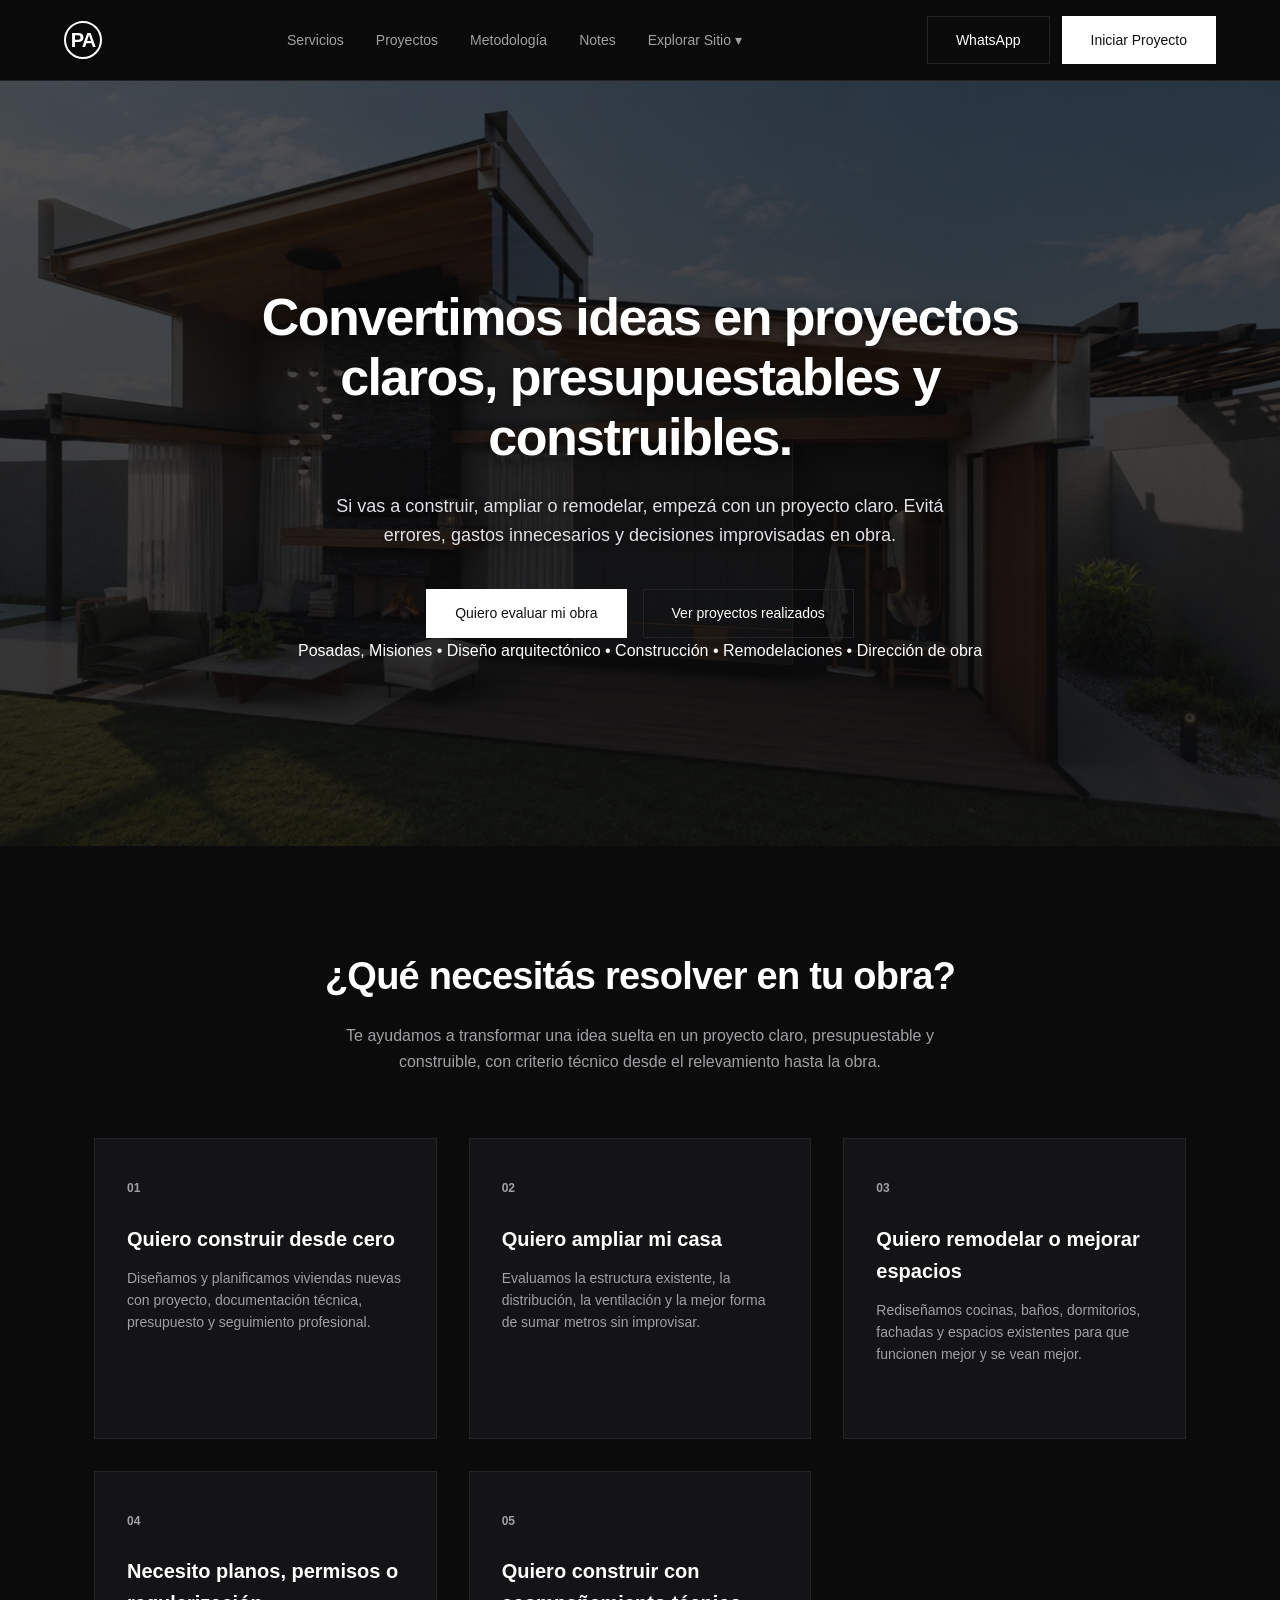
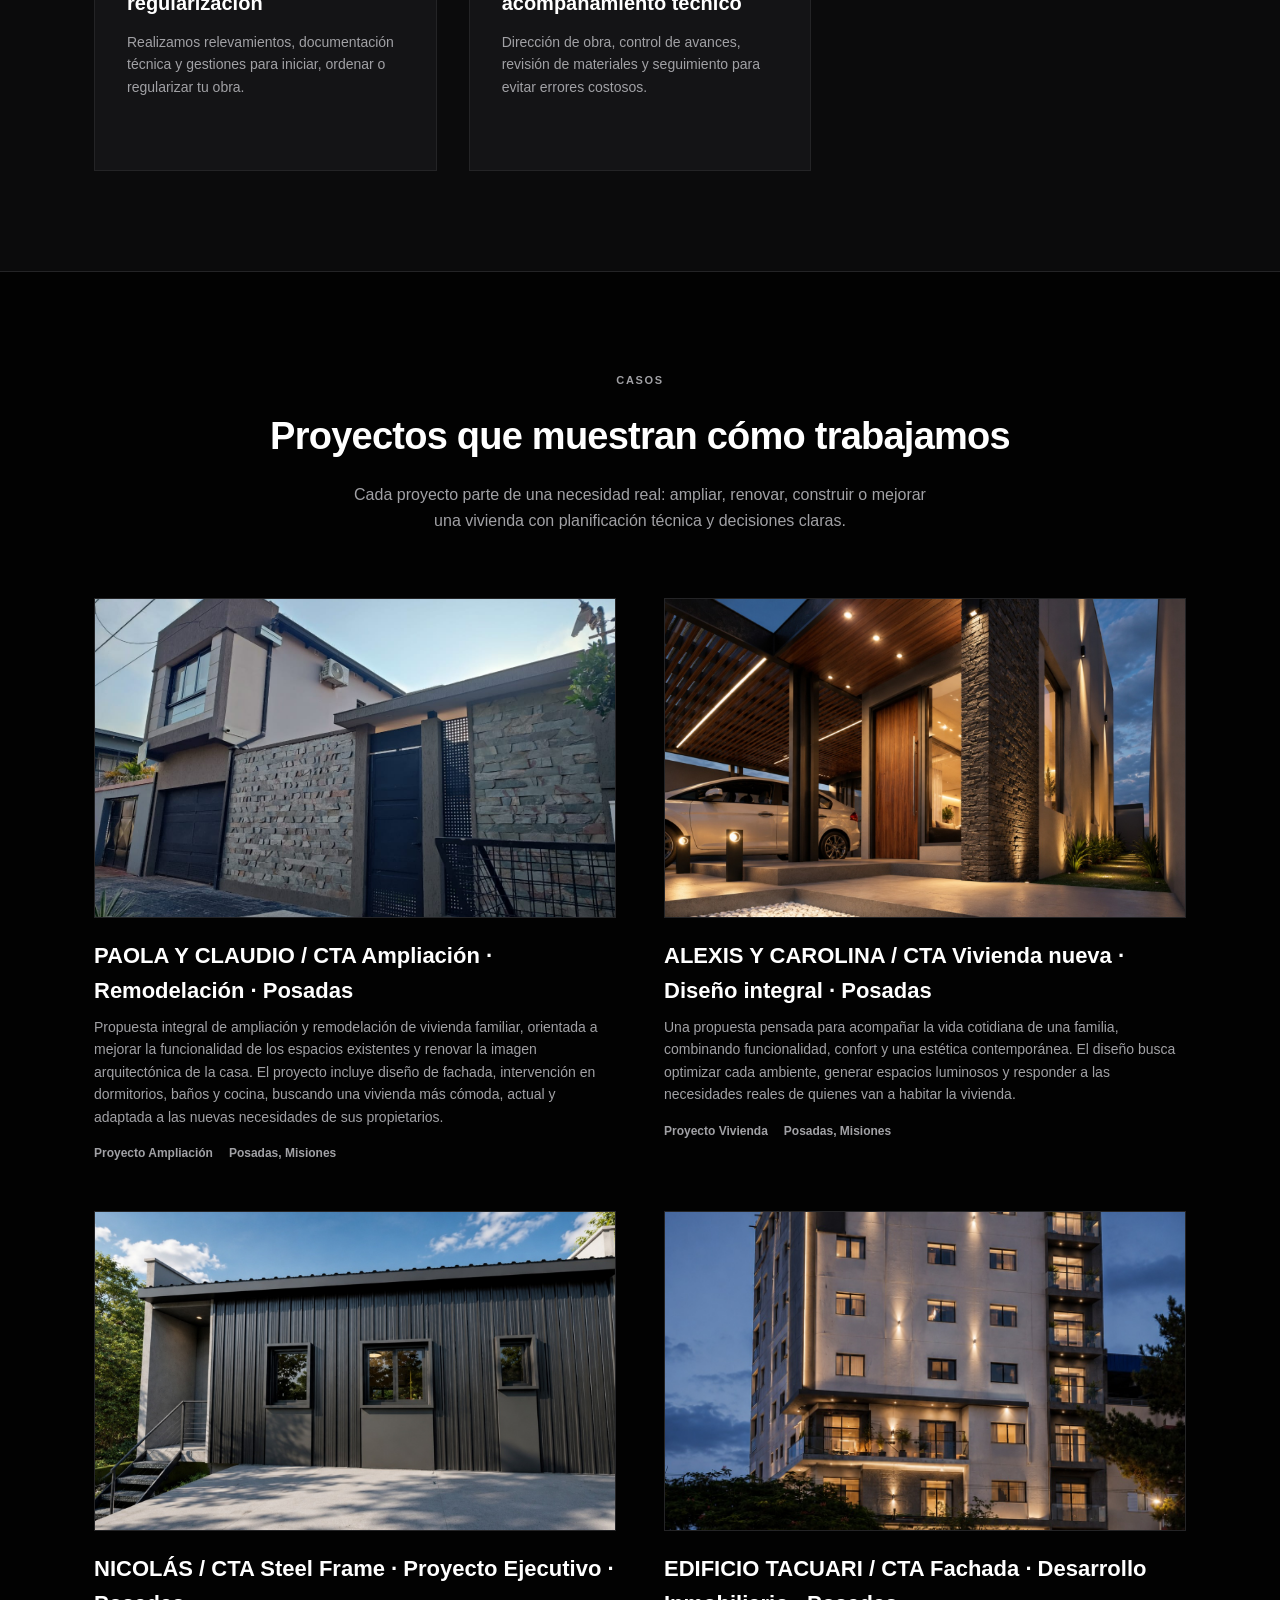
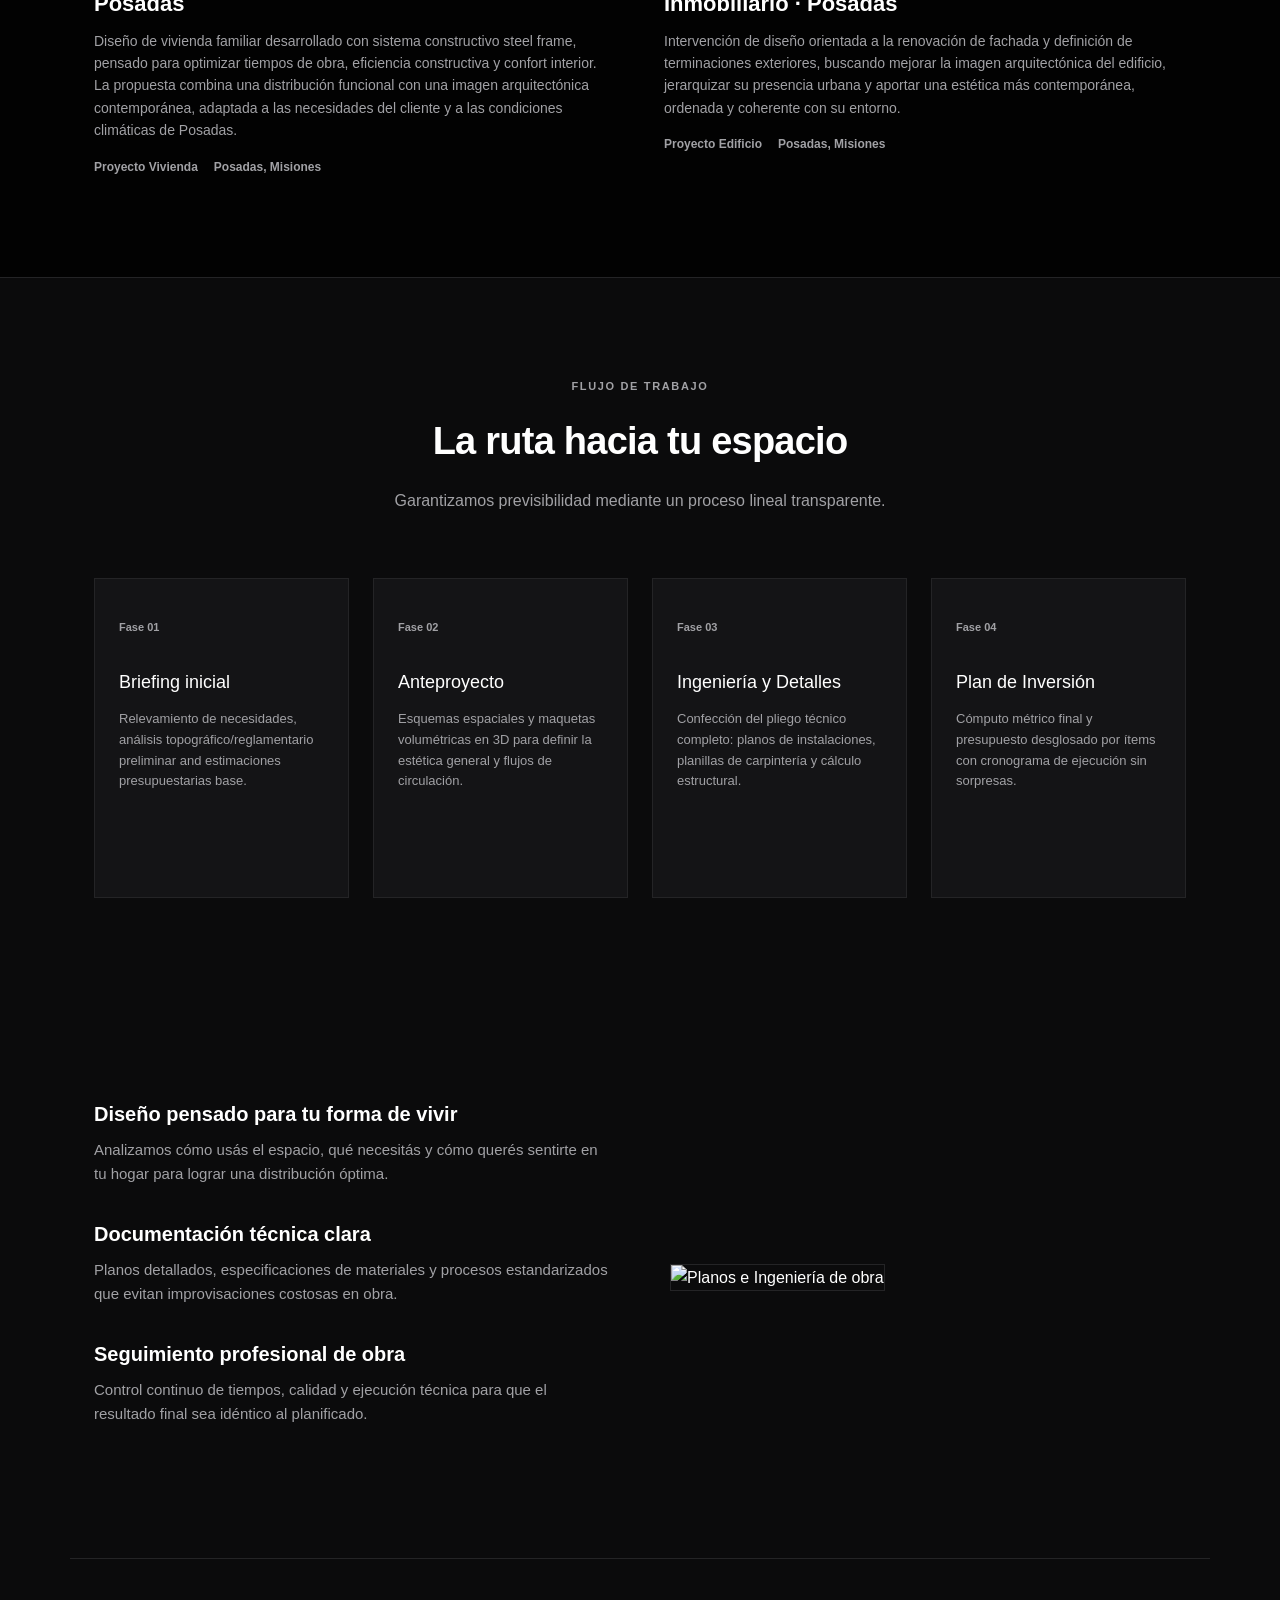
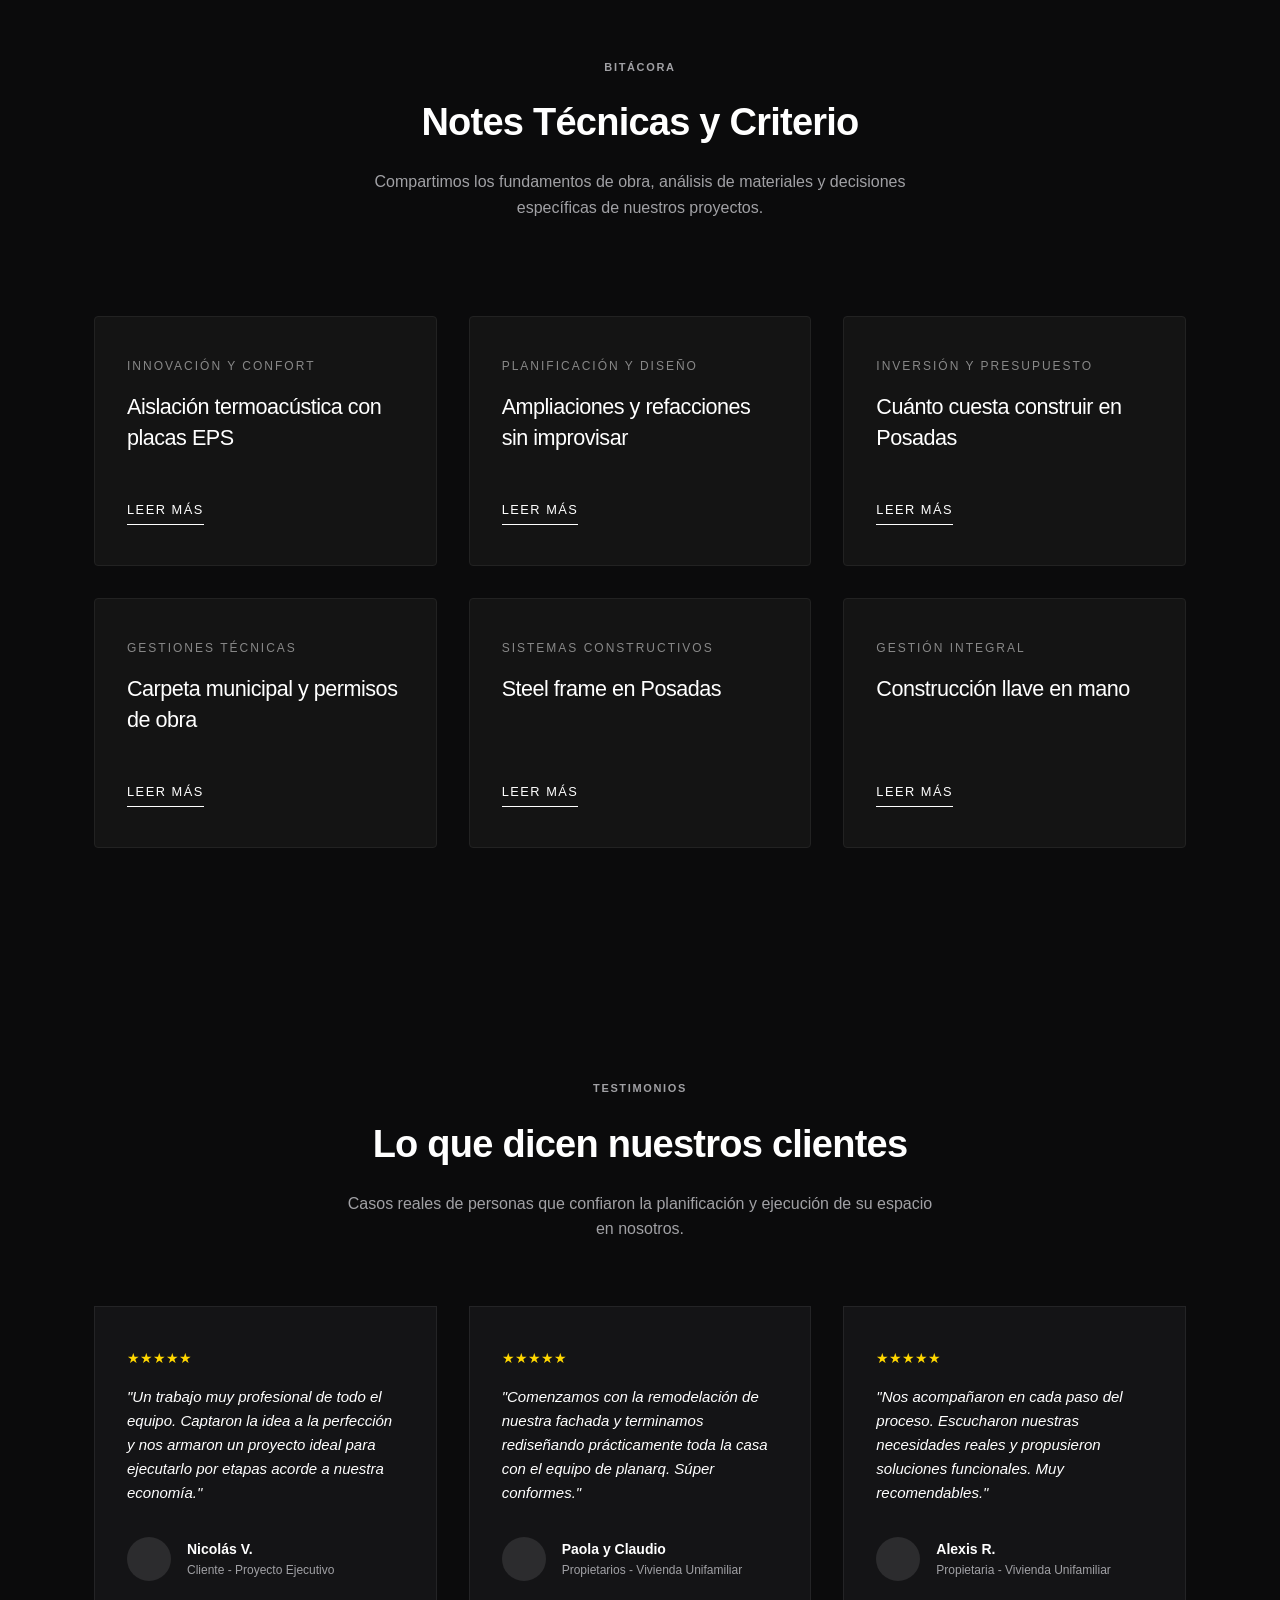
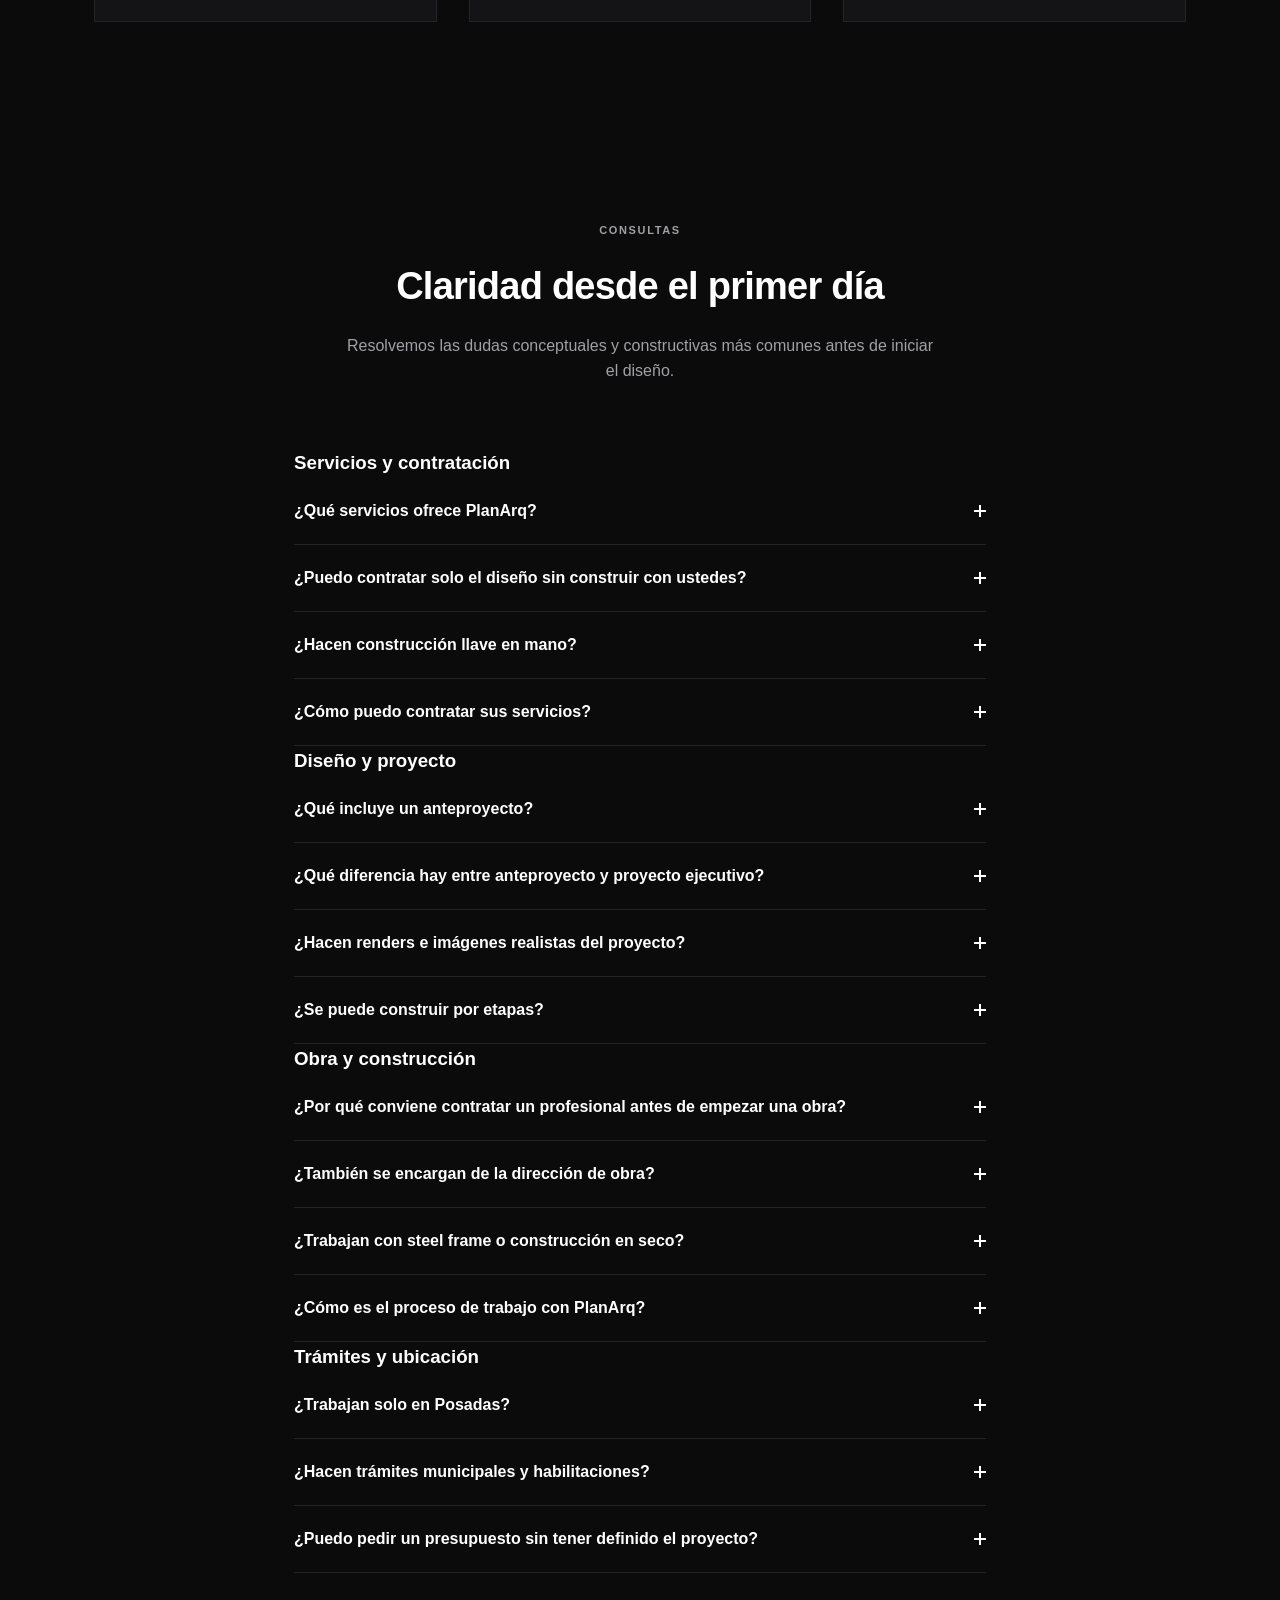
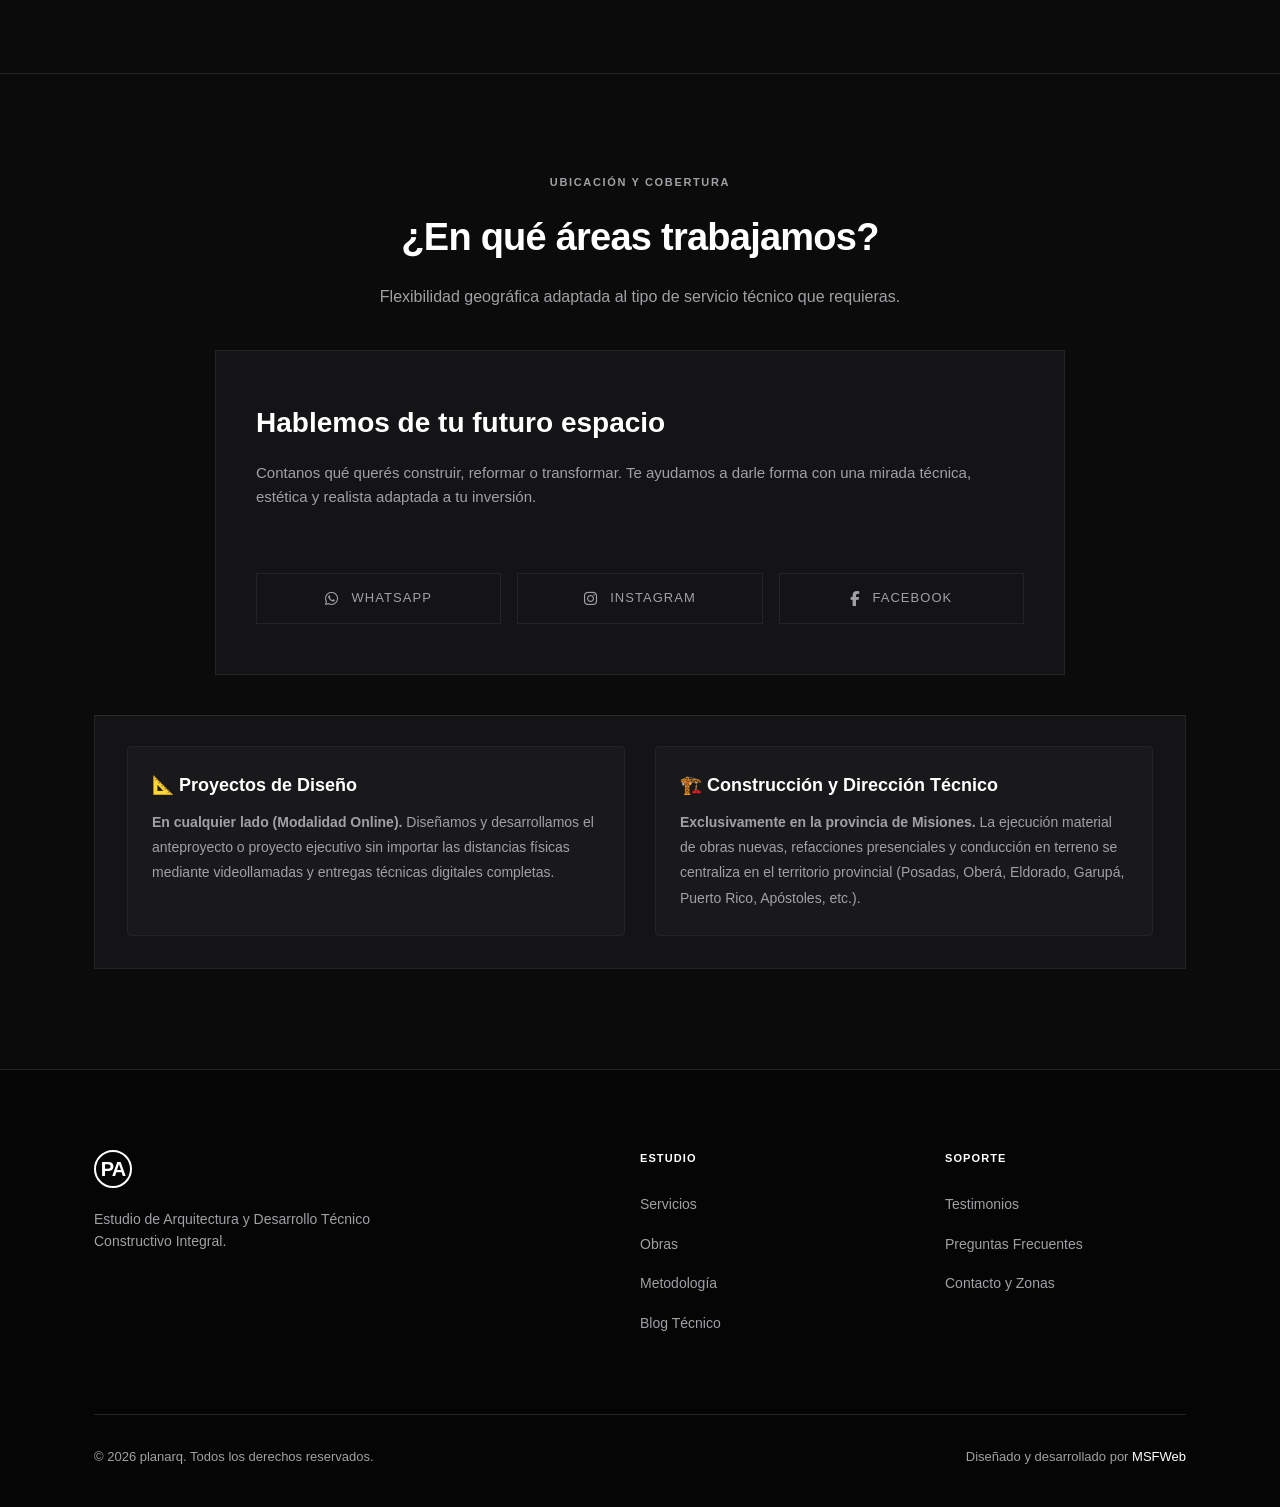
==== commit 474a2826: "index.html" ====
--- a/Constructora/index.html
+++ b/Constructora/index.html
@@ -82,228 +82,212 @@
        
 
         <div class="hero-content">
-            <span class="hero-tag">Estudio Arquitectónico Integral</span>
-            <h1 class="hero-title">Arquitectura moderna, funcional y pensada para durar</h1>
-            <p class="hero-description">Diseñamos y construimos viviendas, reformas y desarrollos con planificación técnica, control de obra y seguimiento profesional.</p>
+            
+            <h1 class="hero-title">Convertimos ideas en proyectos claros, presupuestables y construibles.</h1>
+            <p class="hero-description">Si vas a construir, ampliar o remodelar, empezá con un proyecto claro. Evitá errores, gastos innecesarios y decisiones improvisadas en obra.</p>
             <div class="hero-buttons">
-                <a href="#contacto" class="btn-primary">Contactar</a>
-                <a href="#proyectos" class="btn-secondary">Ver Obras</a>
-            </div>
+                <a href="#contacto" class="btn-primary">Quiero evaluar mi obra</a>
+                <a href="#proyectos" class="btn-secondary">Ver proyectos realizados</a>
+                
+            </div>
+            <p>Posadas, Misiones • Diseño arquitectónico • Construcción • Remodelaciones • Dirección de obra</p>
         </div>
     </section>
 
     <section id="servicios" class="container">
-        <span class="section-tag">Soluciones</span>
-        <h2 class="section-title">Nuestras áreas de enfoque</h2>
-        <p class="section-subtitle">Acompañamiento técnico de extremo a extremo para evitar desvíos presupuestarios.</p>
+    
+        <h2 class="section-title">¿Qué necesitás resolver en tu obra?</h2>
+        <p class="section-subtitle">Te ayudamos a transformar una idea suelta en un proyecto claro, presupuestable y construible, con criterio técnico desde el relevamiento hasta la obra.</p>
 
         <div class="services-grid">
             <div class="service-card">
                 <div class="card-num">01</div>
-                <h3>Diseño y Construcción</h3>
-                <p>Desarrollo creativo y ejecución material unificados bajo un mismo criterio profesional.</p>
+                <h3>Quiero construir desde cero</h3>
+                <p>Diseñamos y planificamos viviendas nuevas con proyecto, documentación técnica, presupuesto y seguimiento profesional.</p>
             </div>
             <div class="service-card">
                 <div class="card-num">02</div>
-                <h3>Proyectos Ejecutivos</h3>
-                <p>Planos de detalle, cálculos estructurales y especificaciones técnicas precisas para obra.</p>
+                <h3>Quiero ampliar mi casa</h3>
+                <p>Evaluamos la estructura existente, la distribución, la ventilación y la mejor forma de sumar metros sin improvisar.</p>
             </div>
             <div class="service-card">
                 <div class="card-num">03</div>
-                <h3>Cómputos y Presupuestos</h3>
-                <p>Cuantificación de materiales y análisis de costos reales para una inversión controlada.</p>
+                <h3>Quiero remodelar o mejorar espacios</h3>
+                <p>Rediseñamos cocinas, baños, dormitorios, fachadas y espacios existentes para que funcionen mejor y se vean mejor.</p>
             </div>
             <div class="service-card">
                 <div class="card-num">04</div>
-                <h3>Relevamientos</h3>
-                <p>Medición y documentación precisa de construcciones existentes para futuros desarrollos.</p>
+                <h3>Necesito planos, permisos o regularización</h3>
+                <p>Realizamos relevamientos, documentación técnica y gestiones para iniciar, ordenar o regularizar tu obra.</p>
             </div>
             <div class="service-card">
                 <div class="card-num">05</div>
-                <h3>Obra Nueva</h3>
-                <p>Planificación y materialización integral de proyectos desde las fundaciones preliminares.</p>
-            </div>
-            <div class="service-card">
-                <div class="card-num">06</div>
-                <h3>Refacciones</h3>
-                <p>Mantenimiento correctivo, mejoras estructurales y renovación de componentes técnicos.</p>
-            </div>
-            <div class="service-card">
-                <div class="card-num">07</div>
-                <h3>Ampliaciones</h3>
-                <p>Crecimiento espacial planificado respetando y optimizando la estructura existente.</p>
-            </div>
-            <div class="service-card">
-                <div class="card-num">08</div>
-                <h3>Remodelaciones</h3>
-                <p>Transformación estética y redistribución funcional para optimizar tus espacios.</p>
-            </div>
-            <div class="service-card">
-                <div class="card-num">09</div>
-                <h3>Dirección de Obra</h3>
-                <p>Supervisión técnica rigurosa en terreno para garantizar plazos, fidelidad y calidad constructiva.</p>
-            </div>
-        </div>
+                <h3>Quiero construir con acompañamiento técnico</h3>
+                <p>Dirección de obra, control de avances, revisión de materiales y seguimiento para evitar errores costosos.</p>
+
     </section>
 
     <section id="proyectos" class="portfolio-section">
         <div class="container">
-            <span class="section-tag">Archivo</span>
-            <h2 class="section-title">Obras y Desarrollos</h2>
-            <p class="section-subtitle">Respuestas funcionales a terrenos y necesidades complejas.</p>
-
-            <div class="portfolio-grid">
-       <div class="portfolio-item">
-    <div class="carousel-container">
-        <button class="carousel-arrow prev-arrow">←</button>
-        <button class="carousel-arrow next-arrow">→</button>
-
-        <div class="carousel-track">
-            <img src="imagenesp2/1.jpeg">
-            <img src="imagenesp2/2.jpeg">
-            <img src="imagenesp2/3.jpeg">
-            <img src="imagenesp2/4.jpeg">
-            <img src="imagenesp2/5.jpeg">
-            <img src="imagenesp2/6.jpeg">
-            <img src="imagenesp2/7.jpeg">
-            <img src="imagenesp2/8.jpeg">
-            <img src="imagenesp2/9.jpeg">
-            <img src="imagenesp2/10.jpeg">
-            <img src="imagenesp2/11.jpeg">
-            <img src="imagenesp2/12.jpeg">
-            <img src="imagenesp2/13.jpeg">
-            <img src="imagenesp2/14.jpeg">
-            <img src="imagenesp2/15.jpeg">
-            <img src="imagenesp2/16.jpeg">
-           
-        </div>
-    </div>
-    
-    <div class="portfolio-info">
-        <h3>Proyecto Vivienda Familiar en Steel Frame Nicolás V. </h3>
-        <p>Diseño de vivienda familiar desarrollado con sistema construc vo steel frame, pensado para opmizar empos de obra, eficiencia construc va y confort interior. La propuesta combina una distribución funcional con una imagen 
-        arquitectónica contemporánea, adaptada a las necesidades del cliente y a las condiciones climá cas de Posadas. </p>
-        <div class="portfolio-meta">
-            <span>Proyecto Vivienda </span>
-            <span>Posadas, Misiones </span>
-        </div>
-    </div>
-</div>
-
-                <div class="portfolio-item">
-    <div class="carousel-container">
-        <button class="carousel-arrow prev-arrow">←</button>
-        <button class="carousel-arrow next-arrow">→</button>
-
-        <div class="carousel-track">
-            <img src="Imagenes/1.jpeg">
-            <img src="Imagenes/2.jpeg">
-            <img src="Imagenes/3.jpeg">
-            <img src="Imagenes/4.jpeg">
-            <img src="Imagenes/5.jpeg">
-            <img src="Imagenes/6.jpeg">
-            <img src="Imagenes/7.jpeg">
-            <img src="Imagenes/8.jpeg">
-            <img src="Imagenes/9.jpeg">
-            <img src="Imagenes/10.jpeg">
-            <img src="Imagenes/11.jpeg">
-            <img src="Imagenes/12.jpeg">
-            <img src="Imagenes/13.jpeg">
-           
-        </div>
-    </div>
-    
-    <div class="portfolio-info">
-        <h3>Proyecto Vivienda Familiar Alexis y Carolina </h3>
-        <p>Una propuesta pensada para acompañar la vida co diana de una familia, combinando funcionalidad, confort y una esté ca contemporánea.
-         El diseño busca opmizar cada ambiente, generar espacios luminosos y responder a las necesidades reales de quienes van a habitar la vivienda. </p>
-        <div class="portfolio-meta">
-            <span>Proyecto Vivienda</span>
-            <span>Posadas, Misiones </span>
-        </div>
-    </div>
-</div>
-
-                               <div class="portfolio-item">
-    <div class="carousel-container">
-        <button class="carousel-arrow prev-arrow">←</button>
-        <button class="carousel-arrow next-arrow">→</button>
-
-        <div class="carousel-track">
-            <img src="imagenesp3/1.jpeg">
-            <img src="imagenesp3/2.jpeg">
-            <img src="imagenesp3/3.jpeg">
-            <img src="imagenesp3/4.jpeg">
-            <img src="imagenesp3/5.jpeg">
-            <img src="imagenesp3/6.jpeg">
-            <img src="imagenesp3/7.jpeg">
-            <img src="imagenesp3/8.jpeg">
-            <img src="imagenesp3/9.jpeg">
-            <img src="imagenesp3/10.jpeg">
-            <img src="imagenesp3/11.jpeg">
-            <img src="imagenesp3/12.jpeg">
-            <img src="imagenesp3/13.jpeg">
-            <img src="imagenesp3/14.jpeg">
-            <img src="imagenesp3/15.jpeg">
-            <img src="imagenesp3/16.jpeg">
-            <img src="imagenesp3/17.jpeg">
-            <img src="imagenesp3/18.jpeg">
-            <img src="imagenesp3/19.jpeg">
-          
-           
-        </div>
-    </div>
-    
-    <div class="portfolio-info">
-        <h3>Proyecto Edificio </h3>
-        <p>Intervención de diseño orientada a la renovación de fachada y definición de terminaciones exteriores, buscando mejorar la imagen 
-        arquitectónica del edificio, jerarquizar su presencia urbana y aportar una esté ca más contemporánea, ordenada y coherente con su entorno. </p>
-        <div class="portfolio-meta">
-            <span>Proyecto Edificio</span>
-            <span>Posadas, Misiones </span>
-        </div>
-    </div>
-</div>
-                               <div class="portfolio-item">
-    <div class="carousel-container">
-        <button class="carousel-arrow prev-arrow">←</button>
-        <button class="carousel-arrow next-arrow">→</button>
-
-        <div class="carousel-track">
-            <img src="imagenesp4/1.jpeg">
-            <img src="imagenesp4/2.jpeg">
-            <img src="imagenesp4/3.jpeg">
-            <img src="imagenesp4/4.jpeg">
-            <img src="imagenesp4/5.jpeg">
-            <img src="imagenesp4/6.jpeg">
-            <img src="imagenesp4/7.jpeg">
-            <img src="imagenesp4/8.jpeg">
-            <img src="imagenesp4/9.jpeg">
-            <img src="imagenesp4/10.jpeg">
-            <img src="imagenesp4/11.jpeg">
-            <img src="imagenesp4/12.jpeg">
-            <img src="imagenesp4/13.jpeg">
-            <img src="imagenesp4/14.jpeg">
-            <img src="imagenesp4/15.jpeg">
-            <img src="imagenesp4/16.jpeg">
-            <img src="imagenesp4/17.jpeg">
-            <img src="imagenesp4/18.jpeg">
-            <img src="imagenesp4/19.jpeg">
-            <img src="imagenesp4/20.jpeg">
-           
-           
-        </div>
-    </div>
-    
-    <div class="portfolio-info">
-        <h3>Proyecto Ampliación Vivienda Familiar Paola y Claudio   </h3>
-        <p>Propuesta integral de ampliación y remodelación de vivienda familiar, orientada a mejorar la funcionalidad de los espacios existentes y renovar la imagen arquitectónica de la casa. El proyecto incluye diseño de fachada, 
-        intervención en dormitorios, baños y cocina, buscando una vivienda más cómoda, actual y adaptada a las nuevas necesidades de sus propietarios.   </p>
-        <div class="portfolio-meta">
-            <span>Proyecto Ampliación</span>
-            <span>Posadas, Misiones </span>
-        </div>
-    </div>
+            <span class="section-tag">Casos</span>
+            <h2 class="section-title">Proyectos que muestran cómo trabajamos</h2>
+            <p class="section-subtitle">Cada proyecto parte de una necesidad real: ampliar, renovar, construir o mejorar una vivienda con planificación técnica y decisiones claras.</p>
+
+
+
+            
+           <div class="portfolio-grid">
+
+    <!-- 1. Proyecto Ampliación: Paola y Claudio -->
+    <div class="portfolio-item">
+        <div class="carousel-container">
+            <button class="carousel-arrow prev-arrow">←</button>
+            <button class="carousel-arrow next-arrow">→</button>
+
+            <div class="carousel-track">
+                <!-- NOTA: Según la anotación superior derecha de la imagen 2, -->
+                <!-- la primera imagen de este carrusel debería reemplazarse por la de la portada de inicio. -->
+                <img src="imagenesp4/1.jpeg">
+                <img src="imagenesp4/2.jpeg">
+                <img src="imagenesp4/3.jpeg">
+                <img src="imagenesp4/4.jpeg">
+                <img src="imagenesp4/5.jpeg">
+                <img src="imagenesp4/6.jpeg">
+                <img src="imagenesp4/7.jpeg">
+                <img src="imagenesp4/8.jpeg">
+                <img src="imagenesp4/9.jpeg">
+                <img src="imagenesp4/10.jpeg">
+                <img src="imagenesp4/11.jpeg">
+                <img src="imagenesp4/12.jpeg">
+                <img src="imagenesp4/13.jpeg">
+                <img src="imagenesp4/14.jpeg">
+                <img src="imagenesp4/15.jpeg">
+                <img src="imagenesp4/16.jpeg">
+                <img src="imagenesp4/17.jpeg">
+                <img src="imagenesp4/18.jpeg">
+                <img src="imagenesp4/19.jpeg">
+                <img src="imagenesp4/20.jpeg">
+            </div>
+        </div>
+        
+        <div class="portfolio-info">
+            <h3>PAOLA Y CLAUDIO / CTA Ampliación · Remodelación · Posadas</h3>
+            <p>Propuesta integral de ampliación y remodelación de vivienda familiar, orientada a mejorar la funcionalidad de los espacios existentes y renovar la imagen arquitectónica de la casa. El proyecto incluye diseño de fachada, intervención en dormitorios, baños y cocina, buscando una vivienda más cómoda, actual y adaptada a las nuevas necesidades de sus propietarios.</p>
+            <div class="portfolio-meta">
+                <span>Proyecto Ampliación</span>
+                <span>Posadas, Misiones</span>
+            </div>
+        </div>
+    </div>
+
+    <!-- 2. Proyecto Vivienda: Alexis y Carolina -->
+    <div class="portfolio-item">
+        <div class="carousel-container">
+            <button class="carousel-arrow prev-arrow">←</button>
+            <button class="carousel-arrow next-arrow">→</button>
+
+            <div class="carousel-track">
+                <img src="Imagenes/5.jpeg">
+                <img src="Imagenes/2.jpeg">
+                <img src="Imagenes/3.jpeg">
+                <img src="Imagenes/4.jpeg">
+                <img src="Imagenes/1.jpeg">
+                <img src="Imagenes/6.jpeg">
+                <img src="Imagenes/7.jpeg">
+                <img src="Imagenes/8.jpeg">
+                <img src="Imagenes/9.jpeg">
+                <img src="Imagenes/10.jpeg">
+                <img src="Imagenes/11.jpeg">
+                <img src="Imagenes/12.jpeg">
+                <img src="Imagenes/13.jpeg">
+            </div>
+        </div>
+        
+        <div class="portfolio-info">
+            <h3>ALEXIS Y CAROLINA / CTA Vivienda nueva · Diseño integral · Posadas</h3>
+            <p>Una propuesta pensada para acompañar la vida cotidiana de una familia, combinando funcionalidad, confort y una estética contemporánea. El diseño busca optimizar cada ambiente, generar espacios luminosos y responder a las necesidades reales de quienes van a habitar la vivienda.</p>
+            <div class="portfolio-meta">
+                <span>Proyecto Vivienda</span>
+                <span>Posadas, Misiones</span>
+            </div>
+        </div>
+    </div>
+
+    <!-- 3. Proyecto Vivienda Steel Frame: Nicolás V. -->
+    <div class="portfolio-item">
+        <div class="carousel-container">
+            <button class="carousel-arrow prev-arrow">←</button>
+            <button class="carousel-arrow next-arrow">→</button>
+
+            <div class="carousel-track">
+                <img src="imagenesp2/1.jpeg">
+                <img src="imagenesp2/2.jpeg">
+                <img src="imagenesp2/3.jpeg">
+                <img src="imagenesp2/4.jpeg">
+                <img src="imagenesp2/5.jpeg">
+                <img src="imagenesp2/6.jpeg">
+                <img src="imagenesp2/7.jpeg">
+                <img src="imagenesp2/8.jpeg">
+                <img src="imagenesp2/9.jpeg">
+                <img src="imagenesp2/10.jpeg">
+                <img src="imagenesp2/11.jpeg">
+                <img src="imagenesp2/12.jpeg">
+                <img src="imagenesp2/13.jpeg">
+                <img src="imagenesp2/14.jpeg">
+                <img src="imagenesp2/15.jpeg">
+                <img src="imagenesp2/16.jpeg">
+            </div>
+        </div>
+        
+        <div class="portfolio-info">
+            <h3>NICOLÁS / CTA Steel Frame · Proyecto Ejecutivo · Posadas</h3>
+            <p>Diseño de vivienda familiar desarrollado con sistema constructivo steel frame, pensado para optimizar tiempos de obra, eficiencia constructiva y confort interior. La propuesta combina una distribución funcional con una imagen arquitectónica contemporánea, adaptada a las necesidades del cliente y a las condiciones climáticas de Posadas.</p>
+            <div class="portfolio-meta">
+                <span>Proyecto Vivienda</span>
+                <span>Posadas, Misiones</span>
+            </div>
+        </div>
+    </div>
+
+    <!-- 4. Proyecto Edificio: TACUARI -->
+    <div class="portfolio-item">
+        <div class="carousel-container">
+            <button class="carousel-arrow prev-arrow">←</button>
+            <button class="carousel-arrow next-arrow">→</button>
+
+            <div class="carousel-track">
+                <img src="imagenesp3/1.jpeg">
+                <img src="imagenesp3/2.jpeg">
+                <img src="imagenesp3/3.jpeg">
+                <img src="imagenesp3/4.jpeg">
+                <img src="imagenesp3/5.jpeg">
+                <img src="imagenesp3/6.jpeg">
+                <img src="imagenesp3/7.jpeg">
+                <img src="imagenesp3/8.jpeg">
+                <img src="imagenesp3/9.jpeg">
+                <img src="imagenesp3/10.jpeg">
+                <img src="imagenesp3/11.jpeg">
+                <img src="imagenesp3/12.jpeg">
+                <img src="imagenesp3/13.jpeg">
+                <img src="imagenesp3/14.jpeg">
+                <img src="imagenesp3/15.jpeg">
+                <img src="imagenesp3/16.jpeg">
+                <img src="imagenesp3/17.jpeg">
+                <img src="imagenesp3/18.jpeg">
+                <img src="imagenesp3/19.jpeg">
+            </div>
+        </div>
+        
+        <div class="portfolio-info">
+            <h3>EDIFICIO TACUARI / CTA Fachada · Desarrollo Inmobiliario · Posadas</h3>
+            <p>Intervención de diseño orientada a la renovación de fachada y definición de terminaciones exteriores, buscando mejorar la imagen arquitectónica del edificio, jerarquizar su presencia urbana y aportar una estética más contemporánea, ordenada y coherente con su entorno.</p>
+            <div class="portfolio-meta">
+                <span>Proyecto Edificio</span>
+                <span>Posadas, Misiones</span>
+            </div>
+        </div>
+    </div>
+
 </div>
 
              </div>
@@ -824,4 +808,4 @@
     <!-- ==================== SCRIPTS ==================== -->
     <script src="script.js"></script>
 </body>
-</html>+</html>
